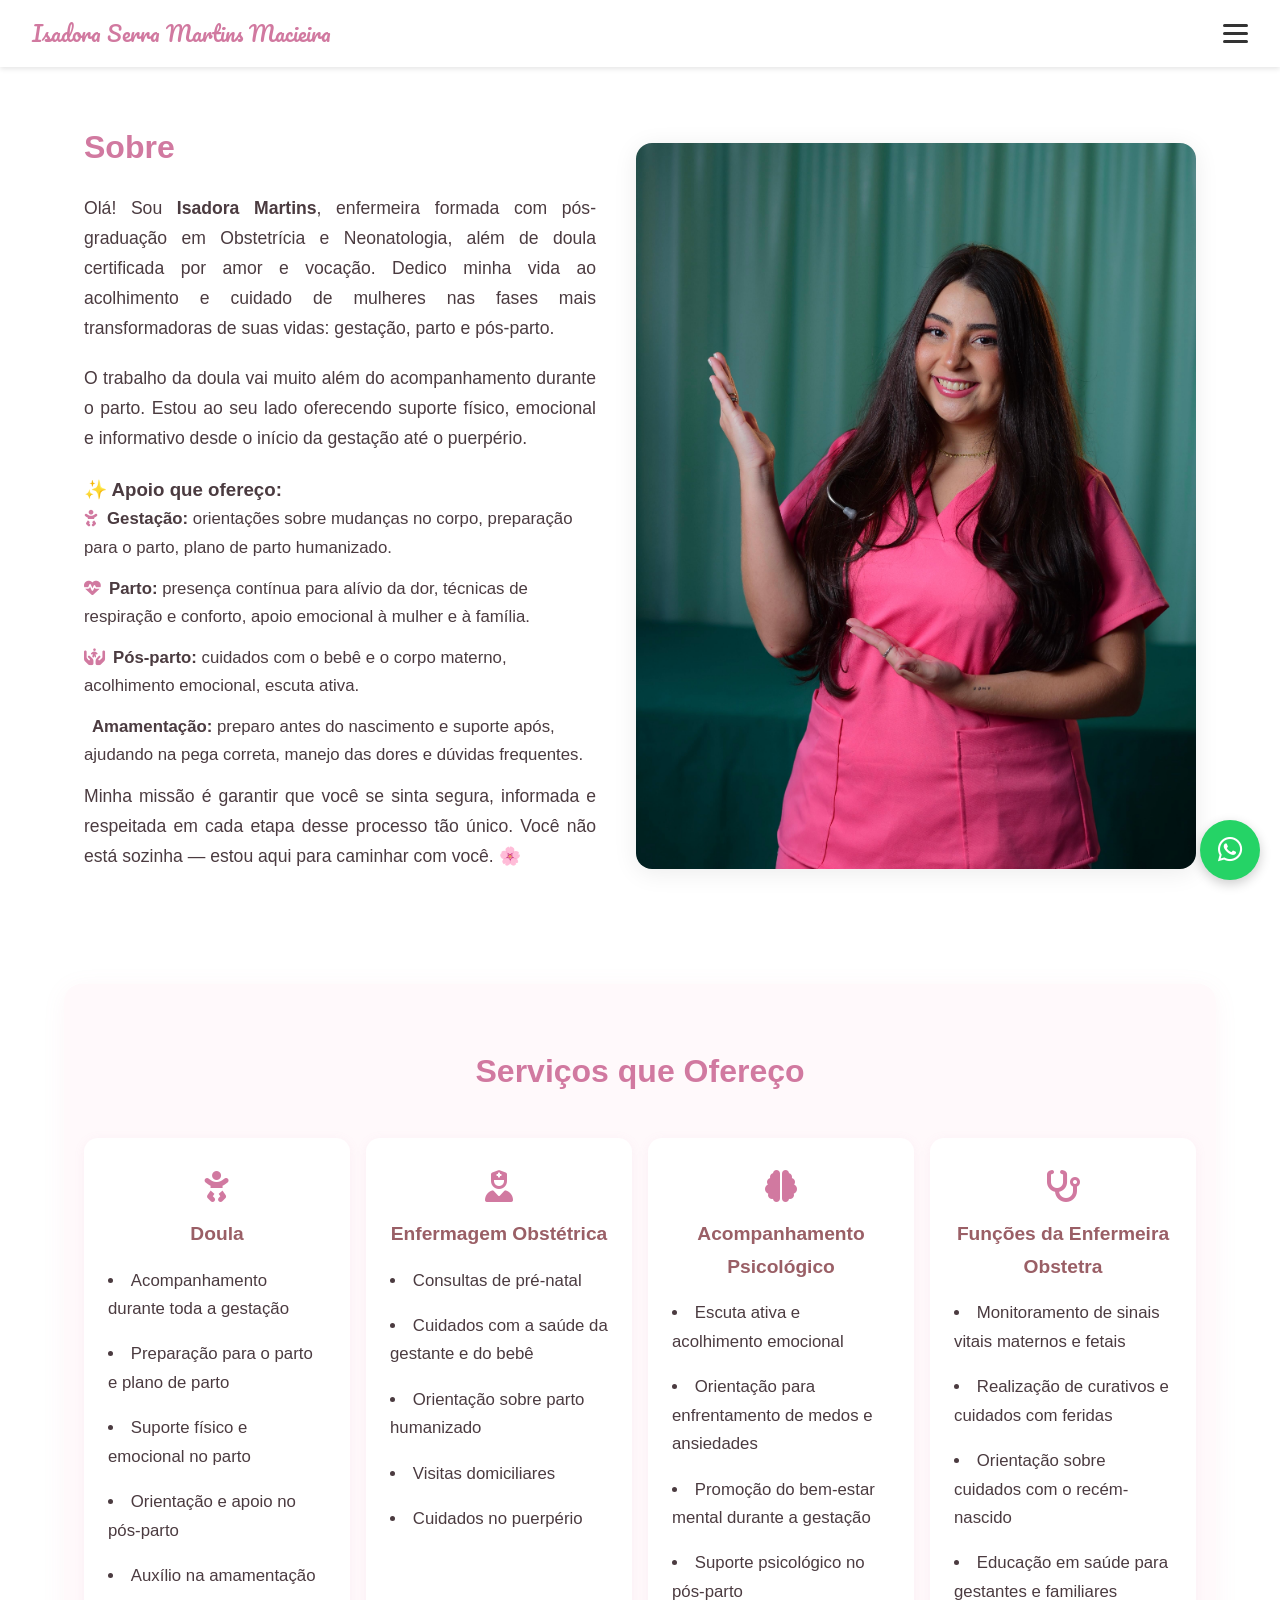
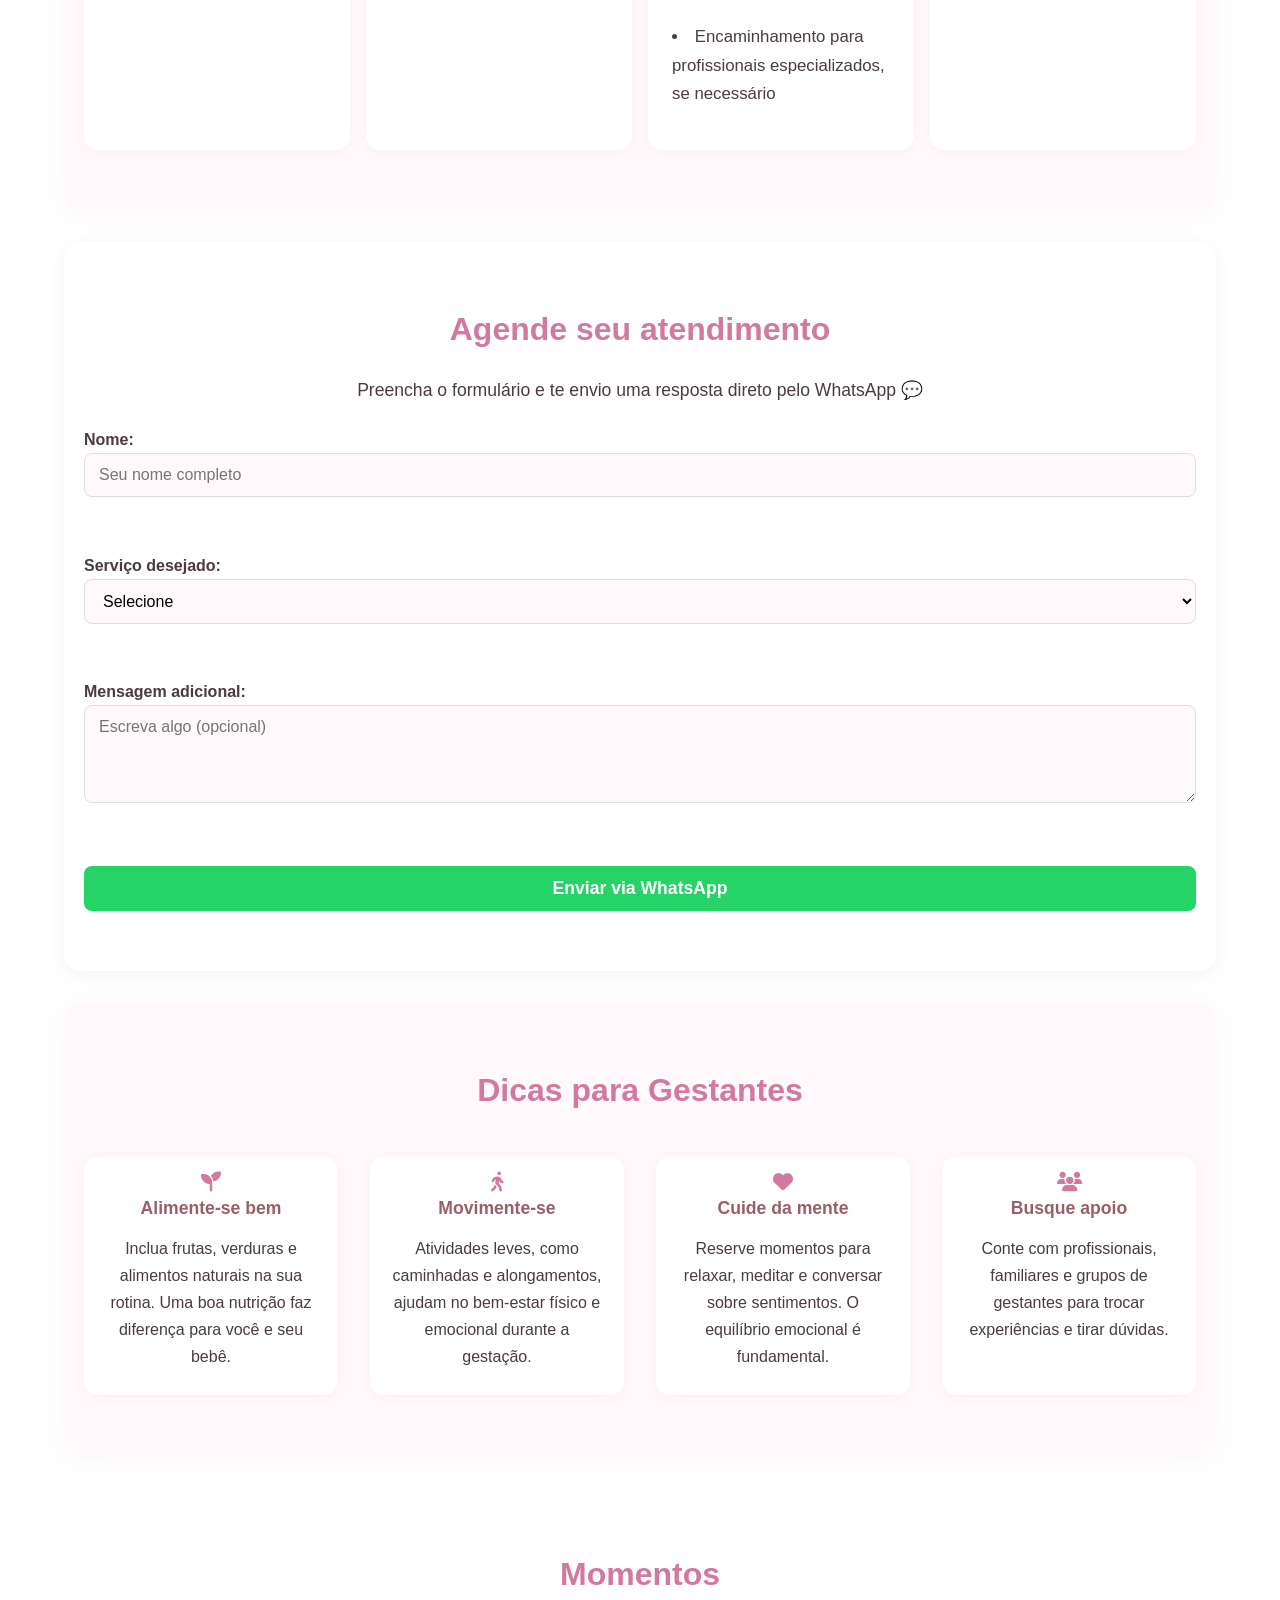
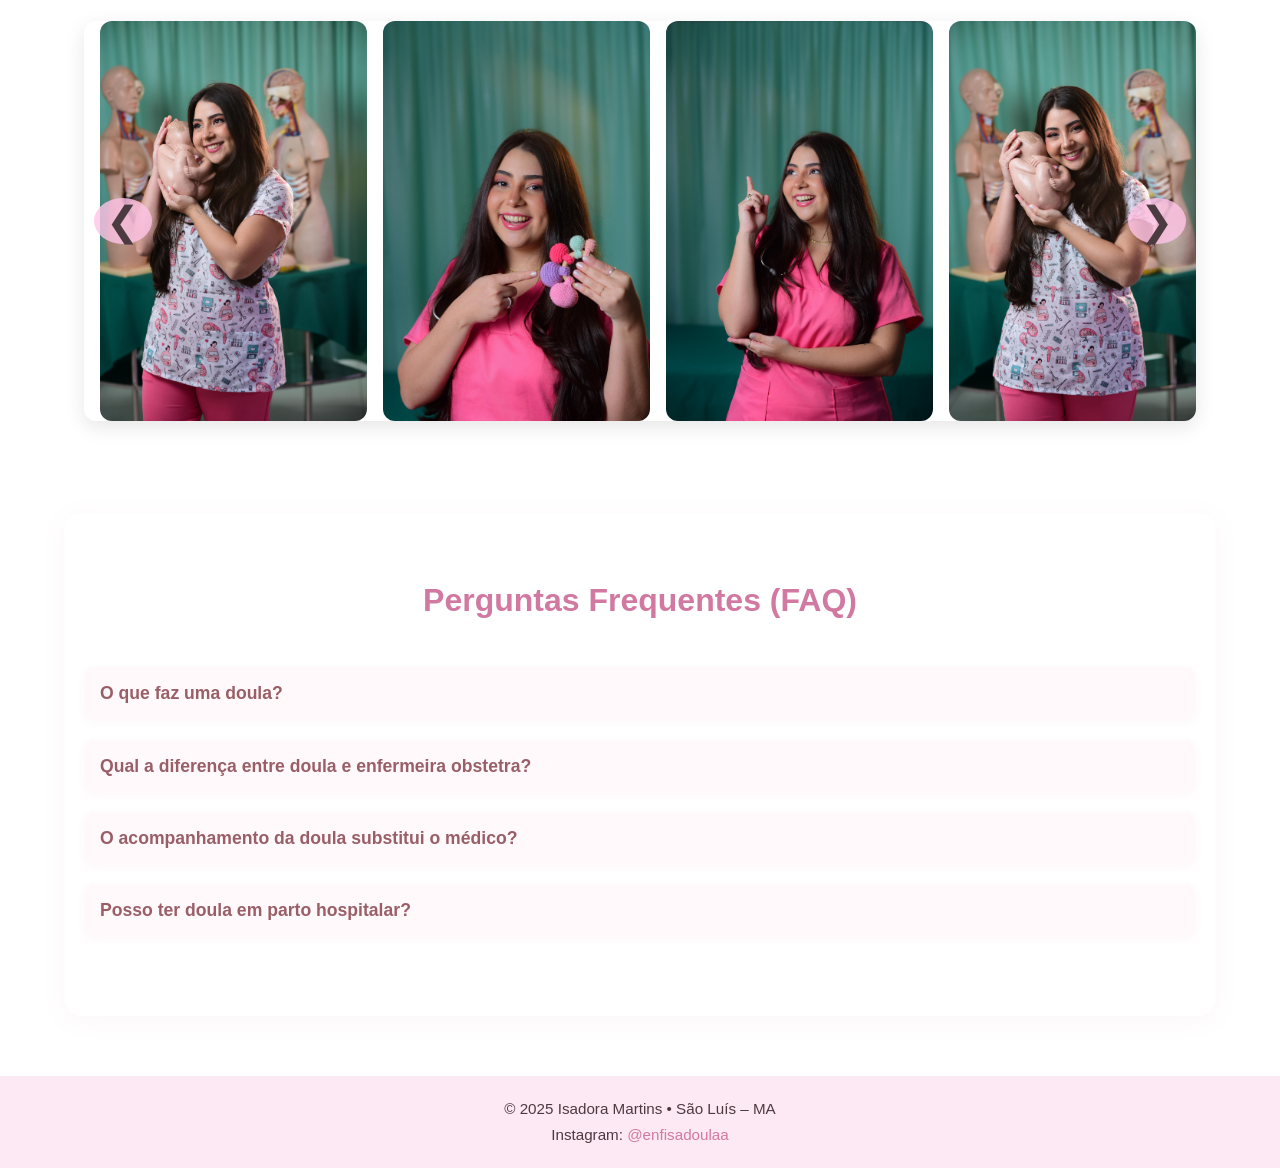
==== index.html @ 464d8aed "feat: avanco site totoca" ====
<!DOCTYPE html>
<html lang="pt-br">
  <head>
    <meta charset="UTF-8" />
    <meta name="viewport" content="width=device-width, initial-scale=1.0" />
    <title>Isadora Martins • Doula e Enfermeira</title>
    <link rel="stylesheet" href="style.css" />

    <!-- Font Awesome para ícones -->
    <link
      rel="stylesheet"
      href="https://cdnjs.cloudflare.com/ajax/libs/font-awesome/6.5.0/css/all.min.css"
      crossorigin="anonymous"
    />
    <!-- Google Fonts para logo manuscrita -->
    <link
      href="https://fonts.googleapis.com/css2?family=Pacifico&display=swap"
      rel="stylesheet"
    />
  </head>
  <body>
    <header class="navbar">
      <div class="logo">Isadora Serra Martins Macieira</div>
      <nav class="nav-links" id="nav-links">
        <a href="#sobre">Sobre</a>
        <a href="#carrossel">Momentos</a>
        <a href="#servicos">Serviços</a>
        <a href="#contato">Contato</a>
      </nav>
      <div class="hamburger" id="hamburger">
        <span></span>
        <span></span>
        <span></span>
      </div>
    </header>

    <section id="sobre" class="sobre-container">
      <div class="sobre-texto">
        <h2>Sobre</h2>
        <p>
          Olá! Sou <strong>Isadora Martins</strong>, enfermeira formada com
          pós-graduação em Obstetrícia e Neonatologia, além de doula certificada
          por amor e vocação. Dedico minha vida ao acolhimento e cuidado de
          mulheres nas fases mais transformadoras de suas vidas: gestação, parto
          e pós-parto.
        </p>

        <p>
          O trabalho da doula vai muito além do acompanhamento durante o parto.
          Estou ao seu lado oferecendo suporte físico, emocional e informativo
          desde o início da gestação até o puerpério.
        </p>

        <h3>✨ Apoio que ofereço:</h3>
        <ul>
          <li>
            <i class="fas fa-baby"></i><strong>Gestação:</strong> orientações
            sobre mudanças no corpo, preparação para o parto, plano de parto
            humanizado.
          </li>
          <li>
            <i class="fas fa-heartbeat"></i><strong>Parto:</strong> presença
            contínua para alívio da dor, técnicas de respiração e conforto,
            apoio emocional à mulher e à família.
          </li>
          <li>
            <i class="fas fa-hands-holding-child"></i
            ><strong>Pós-parto:</strong> cuidados com o bebê e o corpo materno,
            acolhimento emocional, escuta ativa.
          </li>
          <li>
            <i class="fas fa-breastfeeding"></i
            ><strong>Amamentação:</strong> preparo antes do nascimento e suporte
            após, ajudando na pega correta, manejo das dores e dúvidas
            frequentes.
          </li>
        </ul>

        <p>
          Minha missão é garantir que você se sinta segura, informada e
          respeitada em cada etapa desse processo tão único. Você não está
          sozinha — estou aqui para caminhar com você. 🌸
        </p>
      </div>
      <div class="sobre-imagem">
        <img src="/assets/Home 2.jpeg" alt="Isadora Martins" />
      </div>
    </section>

    <section id="servicos" class="servicos-container">
      <h2>Serviços que Ofereço</h2>
      <div class="servicos-lista">
        <div class="servico-card">
          <i class="fas fa-baby fa-2x"></i>
          <h3>Doula</h3>
          <ul>
            <li>Acompanhamento durante toda a gestação</li>
            <li>Preparação para o parto e plano de parto</li>
            <li>Suporte físico e emocional no parto</li>
            <li>Orientação e apoio no pós-parto</li>
            <li>Auxílio na amamentação</li>
          </ul>
        </div>
        <div class="servico-card">
          <i class="fas fa-user-nurse fa-2x"></i>
          <h3>Enfermagem Obstétrica</h3>
          <ul>
            <li>Consultas de pré-natal</li>
            <li>Cuidados com a saúde da gestante e do bebê</li>
            <li>Orientação sobre parto humanizado</li>
            <li>Visitas domiciliares</li>
            <li>Cuidados no puerpério</li>
          </ul>
        </div>
        <div class="servico-card">
          <i class="fas fa-brain fa-2x"></i>
          <h3>Acompanhamento Psicológico</h3>
          <ul>
            <li>Escuta ativa e acolhimento emocional</li>
            <li>Orientação para enfrentamento de medos e ansiedades</li>
            <li>Promoção do bem-estar mental durante a gestação</li>
            <li>Suporte psicológico no pós-parto</li>
            <li>
              Encaminhamento para profissionais especializados, se necessário
            </li>
          </ul>
        </div>
        <div class="servico-card">
          <i class="fas fa-stethoscope fa-2x"></i>
          <h3>Funções da Enfermeira Obstetra</h3>
          <ul>
            <li>Monitoramento de sinais vitais maternos e fetais</li>
            <li>Realização de curativos e cuidados com feridas</li>
            <li>Orientação sobre cuidados com o recém-nascido</li>
            <li>Educação em saúde para gestantes e familiares</li>
          </ul>
        </div>
      </div>
    </section>

    <!-- Botão de WhatsApp -->
    <a
      class="whatsapp-button"
      href="https://wa.me/5598988583345"
      target="_blank"
      aria-label="Fale comigo no WhatsApp"
    >
      <i class="fab fa-whatsapp"></i>
    </a>

    <section id="contato">
      <h2>Agende seu atendimento</h2>
      <p>
        Preencha o formulário e te envio uma resposta direto pelo WhatsApp 💬
      </p>

      <form id="whatsapp-form" onsubmit="enviarParaWhatsApp(event)">
        <label
          >Nome:<br />
          <input
            type="text"
            id="nome"
            required
            placeholder="Seu nome completo"
          /> </label
        ><br /><br />

        <label
          >Serviço desejado:<br />
          <select id="servico" required>
            <option value="">Selecione</option>
            <option value="Consulta gestacional">Consulta gestacional</option>
            <option value="Acompanhamento de parto">
              Acompanhamento de parto
            </option>
            <option value="Apoio pós-parto">Apoio pós-parto</option>
            <option value="Amamentação">Amamentação</option>
          </select> </label
        ><br /><br />

        <label
          >Mensagem adicional:<br />
          <textarea
            id="mensagem"
            rows="4"
            placeholder="Escreva algo (opcional)"
          ></textarea></label
        ><br /><br />

        <button type="submit">Enviar via WhatsApp</button>
      </form>
    </section>

    <section id="dicas" class="dicas-container">
      <h2>Dicas para Gestantes</h2>
      <div class="dicas-lista">
        <div class="dica-card">
          <i class="fas fa-seedling fa-lg"></i>
          <h3>Alimente-se bem</h3>
          <p>
            Inclua frutas, verduras e alimentos naturais na sua rotina. Uma boa
            nutrição faz diferença para você e seu bebê.
          </p>
        </div>
        <div class="dica-card">
          <i class="fas fa-walking fa-lg"></i>
          <h3>Movimente-se</h3>
          <p>
            Atividades leves, como caminhadas e alongamentos, ajudam no
            bem-estar físico e emocional durante a gestação.
          </p>
        </div>
        <div class="dica-card">
          <i class="fas fa-heart fa-lg"></i>
          <h3>Cuide da mente</h3>
          <p>
            Reserve momentos para relaxar, meditar e conversar sobre
            sentimentos. O equilíbrio emocional é fundamental.
          </p>
        </div>
        <div class="dica-card">
          <i class="fas fa-users fa-lg"></i>
          <h3>Busque apoio</h3>
          <p>
            Conte com profissionais, familiares e grupos de gestantes para
            trocar experiências e tirar dúvidas.
          </p>
        </div>
      </div>
    </section>

    <section id="carrossel">
      <h2>Momentos</h2>
      <div class="carousel-container">
        <button class="prev" aria-label="Imagem anterior">&#10094;</button>

        <div class="carousel-slide" id="carousel-slide">
          <!-- As imagens serão inseridas pelo JS -->
        </div>

        <button class="next" aria-label="Próxima imagem">&#10095;</button>
      </div>
    </section>

    <section id="faq" class="faq-container">
      <h2>Perguntas Frequentes (FAQ)</h2>
      <div class="faq-lista">
        <div class="faq-item">
          <button class="faq-pergunta">O que faz uma doula?</button>
          <div class="faq-resposta">
            A doula oferece suporte físico, emocional e informativo à gestante
            antes, durante e após o parto, sem realizar procedimentos médicos.
          </div>
        </div>
        <div class="faq-item">
          <button class="faq-pergunta">
            Qual a diferença entre doula e enfermeira obstetra?
          </button>
          <div class="faq-resposta">
            A doula foca no apoio emocional e informativo, enquanto a enfermeira
            obstetra realiza cuidados clínicos e procedimentos de saúde
            materno-infantil.
          </div>
        </div>
        <div class="faq-item">
          <button class="faq-pergunta">
            O acompanhamento da doula substitui o médico?
          </button>
          <div class="faq-resposta">
            Não. A doula complementa o cuidado médico, mas não substitui o
            acompanhamento do obstetra ou outros profissionais de saúde.
          </div>
        </div>
        <div class="faq-item">
          <button class="faq-pergunta">
            Posso ter doula em parto hospitalar?
          </button>
          <div class="faq-resposta">
            Sim! A presença da doula é permitida em hospitais e pode tornar a
            experiência mais acolhedora e segura.
          </div>
        </div>
      </div>
    </section>

    <footer>
      <p>© 2025 Isadora Martins • São Luís – MA</p>
      <p>
        Instagram:
        <a href="https://www.instagram.com/enfisadoulaa/" target="_blank"
          >@enfisadoulaa</a
        >
      </p>
    </footer>

    <!-- Scripts devem ser carregados antes do fechamento do body -->
    <script src="js/carrossel.js"></script>
    <script src="js/whatsapp.js"></script>
    <script src="js/navbar.js"></script>
    <script src="js/faq.js"></script>
  </body>
</html>
---- style.css ----
/* Dicas */
.dicas-container {
  background: #fff9fb;
  padding: 60px 20px;
  max-width: 90vw;
  margin: 2rem auto;
  border-radius: 18px;
  box-shadow: 0 4px 24px rgba(209, 121, 160, 0.07);
}
.dicas-container h2 {
  color: #d179a0;
  text-align: center;
  font-size: 2em;
  margin-bottom: 2.5rem;
}
.dicas-lista {
  display: flex;
  gap: 2rem;
  justify-content: center;
  flex-wrap: wrap;
}
.dica-card {
  background: #fff;
  border-radius: 14px;
  box-shadow: 0 2px 12px rgba(209, 121, 160, 0.08);
  padding: 1.5rem 1.2rem;
  max-width: 260px;
  min-width: 200px;
  flex: 1 1 200px;
  display: flex;
  flex-direction: column;
  align-items: center;
  text-align: center;
}
.dica-card i {
  color: #d179a0;
  margin-bottom: 0.7rem;
}
.dica-card h3 {
  color: #9a5f66;
  font-size: 1.1em;
  margin-bottom: 0.7rem;
}
.dica-card p {
  color: #4b3b40;
  font-size: 1em;
}

@media (max-width: 900px) {
  .dicas-lista {
    flex-direction: column;
    gap: 1.5rem;
    align-items: center;
  }
  .dica-card {
    max-width: 98vw;
    min-width: 0;
  }
}

@media (max-width: 600px) {
  .servicos-container,
  .dicas-container,
  .faq-container,
  #contato,
  section {
    padding: 32px 6vw;
    max-width: 100vw;
    border-radius: 10px;
  }
  .servicos-lista {
    flex-direction: column;
    gap: 1.2rem;
    align-items: center;
  }
  .servico-card {
    max-width: 98vw;
    min-width: 0;
    padding: 1.2rem 0.7rem 1rem 0.7rem;
  }
  .dicas-lista {
    gap: 1rem;
  }
  .dica-card {
    padding: 1rem 0.7rem;
  }
  .faq-lista {
    padding: 0 0.5rem;
  }
  header {
    padding: 32px 6vw;
  }
  header h1 {
    font-size: 2em;
  }
  .logo {
    font-size: 1.1em;
  }
  .sobre-container {
    flex-direction: column;
    align-items: center;
    gap: 1.2rem;
  }
  .sobre-imagem {
    justify-content: center;
    margin-top: 1rem;
    flex: 0 0 auto;
    width: 100%;
  }
  .sobre-imagem img {
    max-width: 98vw;
  }
  #carrossel {
    width: 98vw;
    padding: 0;
  }
  .carousel-container {
    max-width: 98vw;
  }
}

@media (max-width: 430px) {
  html {
    font-size: 15px;
  }
  .logo {
    font-size: 1em;
  }
  header h1 {
    font-size: 1.3em;
  }
  .servico-card h3,
  .dica-card h3 {
    font-size: 1em;
  }
  .faq-pergunta {
    font-size: 1em;
    padding: 0.7rem;
  }
  .faq-resposta {
    padding: 0.7rem;
  }
}

/* FAQ */
.faq-container {
  background: #fff;
  padding: 60px 20px;
  max-width: 90vw;
  margin: 2rem auto 2rem auto;
  border-radius: 18px;
  box-shadow: 0 4px 24px rgba(209, 121, 160, 0.07);
}
.faq-container h2 {
  color: #d179a0;
  text-align: center;
  font-size: 2em;
  margin-bottom: 2.5rem;
}
.faq-lista {
  margin: 0 auto;
}
.faq-item {
  margin-bottom: 1.2rem;
  border-radius: 10px;
  background: #fff9fb;
  box-shadow: 0 2px 8px rgba(209, 121, 160, 0.06);
  overflow: hidden;
}
.faq-pergunta {
  width: 100%;
  background: none;
  border: none;
  color: #9a5f66;
  font-size: 1.1em;
  font-weight: bold;
  text-align: left;
  padding: 1rem;
  cursor: pointer;
  outline: none;
  transition: background 0.2s;
}
.faq-pergunta:hover {
  background: #ffe0f1;
}
.faq-resposta {
  display: none;
  padding: 1rem;
  color: #4b3b40;
  font-size: 1em;
}
.faq-item.open .faq-resposta {
  display: block;
}
/* Scrollbar personalizada */
::-webkit-scrollbar {
  width: 12px;
  background: #fff9fb;
}
::-webkit-scrollbar-thumb {
  background: #ffc5e8;
  border-radius: 8px;
  border: 2px solid #fff9fb;
}
::-webkit-scrollbar-thumb:hover {
  background: #d179a0;
}
html {
  scrollbar-color: #ffc5e8 #fff9fb;
  scrollbar-width: thin;
}
/* Serviços */
.servicos-container {
  background: #fff9fb;
  padding: 60px 20px;
  max-width: 90vw;
  margin: 2rem auto 2rem auto;
  border-radius: 18px;
  box-shadow: 0 4px 24px rgba(209, 121, 160, 0.07);
}

.servicos-container h2 {
  color: #d179a0;
  text-align: center;
  font-size: 2em;
  margin-bottom: 2.5rem;
}

.servicos-lista {
  display: flex;
  gap: 1rem;
  justify-content: center;
  flex-wrap: nowrap;
}

.servico-card {
  background: #fff;
  border-radius: 14px;
  box-shadow: 0 2px 12px rgba(209, 121, 160, 0.08);
  padding: 2rem 1.5rem 1.5rem 1.5rem;
  max-width: 400px;
  min-width: 260px;
  flex: 1 1 260px;
  display: flex;
  flex-direction: column;
  align-items: center;
  transition: box-shadow 0.2s;
}

.servico-card:hover {
  box-shadow: 0 6px 24px rgba(209, 121, 160, 0.16);
}

.servico-card i {
  color: #d179a0;
  margin-bottom: 1rem;
}

.servico-card h3 {
  color: #9a5f66;
  font-size: 1.2em;
  margin-bottom: 1rem;
  text-align: center;
  font-family: "Segoe UI", sans-serif;
}

.servico-card ul {
  list-style: disc inside;
  color: #4b3b40;
  font-size: 1em;
  padding-left: 0;
  margin: 0;
}

.servico-card ul li {
  margin-bottom: 1em;
  text-align: left;
}

@media (max-width: 900px) {
  .servicos-lista {
    flex-direction: column;
    gap: 2rem;
    align-items: center;
  }
  .servico-card {
    max-width: 95vw;
    min-width: 0;
  }
}
/* Reset básico */
* {
  margin: 0;
  padding: 0;
  box-sizing: border-box;
}

body {
  font-family: "Segoe UI", sans-serif;
  background-color: white;
  color: #4b3b40;
  line-height: 1.7;
  padding-top: 1rem;
}

.logo {
  font-family: "Pacifico", cursive;
  font-size: 1.3em;
  color: #d179a0; /* tom intermediário entre rosa e vinho */
}

/* Navbar fixa */

body {
  padding-top: 60px;
}

ul {
  list-style: none;
  padding-left: 0;
}

ul li {
  margin-bottom: 12px;
  font-size: 1.05em;
}

ul li i {
  margin-right: 8px;
  color: #d179a0;
}

/* Botão WhatsApp */
.whatsapp-button {
  position: fixed;
  bottom: 20px;
  right: 20px;
  background-color: #25d366;
  color: white;
  border-radius: 50%;
  width: 60px;
  height: 60px;
  font-size: 28px;
  display: flex;
  align-items: center;
  justify-content: center;
  text-decoration: none;
  box-shadow: 0 4px 12px rgba(0, 0, 0, 0.2);
  z-index: 1000;
}

/* Responsivo */
@media (max-width: 600px) {
  nav {
    flex-wrap: wrap;
    gap: 10px;
    padding: 10px;
    font-size: 0.9em;
  }

  .gallery {
    grid-template-columns: 1fr;
  }
}

/* Cabeçalho */
header {
  background-color: #ffc5e8;
  color: #4b3b40;
  padding: 60px 20px;
  text-align: center;
}

header h1 {
  font-size: 2.8em;
  font-weight: bold;
}

header p {
  font-size: 1.2em;
  margin-top: 10px;
}

/* Seções */
section {
  padding: 60px 20px;
  max-width: 90vw;
  margin: 0 auto;
}

section h2 {
  font-size: 2em;
  margin-bottom: 20px;
  color: #d179a0; /* tom intermediário entre rosa e vinho */
}

/* Sobre */
#sobre p {
  font-size: 1.1em;
  margin-bottom: 20px;
  text-align: justify;
}

/* Galeria */
.gallery {
  display: grid;
  grid-template-columns: repeat(auto-fit, minmax(250px, 1fr));
  gap: 20px;
}

.gallery img,
.gallery video {
  width: 100%;
  height: auto;
  border-radius: 12px;
  box-shadow: 0 4px 10px rgba(0, 0, 0, 0.08);
}

/* Seção do formulário */
#contato {
  background-color: #fff;
  padding: 60px 20px;
  max-width: 90vw;
  margin: 0 auto;
  border-radius: 16px;
  box-shadow: 0 4px 20px rgba(0, 0, 0, 0.05);
}

#contato h2 {
  text-align: center;
  color: #d179a0;
  font-size: 2em;
  margin-bottom: 20px;
}

#contato p {
  text-align: center;
  margin-bottom: 30px;
  font-size: 1.1em;
}

#whatsapp-form {
  display: flex;
  flex-direction: column;
}

#whatsapp-form label {
  font-weight: 600;
  color: #4b3b40;
  font-size: 1em;
}

#whatsapp-form input,
#whatsapp-form select,
#whatsapp-form textarea {
  padding: 12px 14px;
  border: 1px solid #ddd;
  border-radius: 8px;
  font-size: 1em;
  font-family: inherit;
  background-color: #fff9fb;
  transition: border-color 0.3s ease;
  width: 100%;
}

#whatsapp-form input:focus,
#whatsapp-form select:focus,
#whatsapp-form textarea:focus {
  outline: none;
  border-color: #ffc5e8;
  box-shadow: 0 0 0 2px #ffe0f1;
}

#whatsapp-form button {
  background-color: #25d366;
  color: white;
  font-size: 1.1em;
  font-weight: bold;
  padding: 12px;
  border: none;
  border-radius: 8px;
  cursor: pointer;
  transition: background-color 0.3s ease;
  display: flex;
  align-items: center;
  justify-content: center;
}

#whatsapp-form button:hover {
  background-color: #1ebd5a;
}

#whatsapp-form button i {
  margin-right: 8px;
}

/* Contato */
#contato p {
  text-align: center;
  margin-bottom: 20px;
  font-size: 1.1em;
}

#contato iframe {
  width: 100%;
  height: 650px;
  border: none;
  border-radius: 12px;
  box-shadow: 0 4px 12px rgba(0, 0, 0, 0.1);
}

/* Rodapé */
footer {
  background-color: #fce9f4; /* tom leve da cor principal */
  color: #4b3b40;
  text-align: center;
  padding: 20px;
  font-size: 0.95em;
  margin-top: 60px;
}

footer a {
  color: #d179a0;
  text-decoration: none;
}

footer a:hover {
  text-decoration: underline;
}

#carrossel {
  width: 90vw;
  margin: 2rem auto;
  text-align: center;
}

.carousel-container {
  position: relative;
  overflow: hidden;
  width: 100%;
  max-width: 90vw;
  margin: 0 auto;
  border-radius: 12px;
  box-shadow: 0 6px 20px rgba(0, 0, 0, 0.1);
}

.carousel-slide {
  display: flex;
  transition: transform 0.5s ease-in-out;
  width: 100%;
}

.carousel-slide img {
  max-height: 400px;
  width: auto;
  flex-shrink: 0;
  border-radius: 12px;
  user-select: none;
  margin-right: 1rem;
}

/* Remove margem direita da última imagem para não criar espaço extra */
.carousel-slide img:last-child {
  margin-right: 0;
}

/* Botões */
.carousel-container button {
  position: absolute;
  top: 50%;
  transform: translateY(-50%);
  background-color: rgba(255, 197, 232, 0.8);
  border: none;
  font-size: 2.5rem;
  color: #4b3b40;
  padding: 0 12px;
  cursor: pointer;
  border-radius: 50%;
  user-select: none;
  transition: background-color 0.3s ease;
  z-index: 10;
}

.carousel-container button:hover {
  background-color: #ffc5e8;
}

.carousel-container .prev {
  left: 10px;
}

.carousel-container .next {
  right: 10px;
}

/* Navbar fixa */
.navbar {
  position: fixed;
  top: 0;
  width: 100%;
  background-color: #fff;
  padding: 1rem 2rem;
  display: flex;
  justify-content: space-between;
  align-items: center;
  z-index: 1000;
  box-shadow: 0 2px 5px rgba(0, 0, 0, 0.1);
}

/* Links da navbar */

/* Sempre esconda os nav-links por padrão, mostre só quando .active */
.nav-links {
  display: none;
  flex-direction: column;
  position: absolute;
  top: 60px;
  right: 0;
  background-color: #fff;
  width: 200px;
  padding: 1rem;
  box-shadow: 0 2px 8px rgba(0, 0, 0, 0.08);
  z-index: 1001;
  gap: 1.5rem;
}

.nav-links.active {
  display: flex;
}

/* Hamburger sempre visível */
.hamburger {
  display: flex;
  flex-direction: column;
  gap: 5px;
  cursor: pointer;
}

.nav-links a {
  text-decoration: none;
  color: #333;
  font-weight: 600;
}

.hamburger span {
  width: 25px;
  height: 3px;
  background: #333;
  border-radius: 2px;
  transition: 0.3s ease;
}

/* Responsivo */

/* Remove restrição de media query para o menu hamburguer/nav-links */

/* ...código existente acima... */

.sobre-container {
  display: flex;
  flex-direction: row;
  align-items: center;
  gap: 2.5rem;
  justify-content: space-between;
  margin-bottom: 2rem;
  flex-wrap: nowrap;
}

.sobre-texto {
  flex: 1 1 0;
  min-width: 280px;
}

.sobre-imagem {
  flex: 0 0 560px;
  display: flex;
  justify-content: flex-end;
  align-items: flex-start;
}

.sobre-imagem img {
  max-width: 560px;
  width: 100%;
  height: auto;
  border-radius: 16px;
  box-shadow: 0 4px 24px rgba(0, 0, 0, 0.08);
  object-fit: cover;
}

/* Responsivo apenas para telas menores */
@media (max-width: 900px) {
  .sobre-container {
    flex-direction: column;
    align-items: center;
    gap: 1.5rem;
  }
  .sobre-imagem {
    justify-content: center;
    margin-top: 1.5rem;
    flex: 0 0 auto;
    width: 100%;
  }
  .sobre-imagem img {
    max-width: 90vw;
  }
}
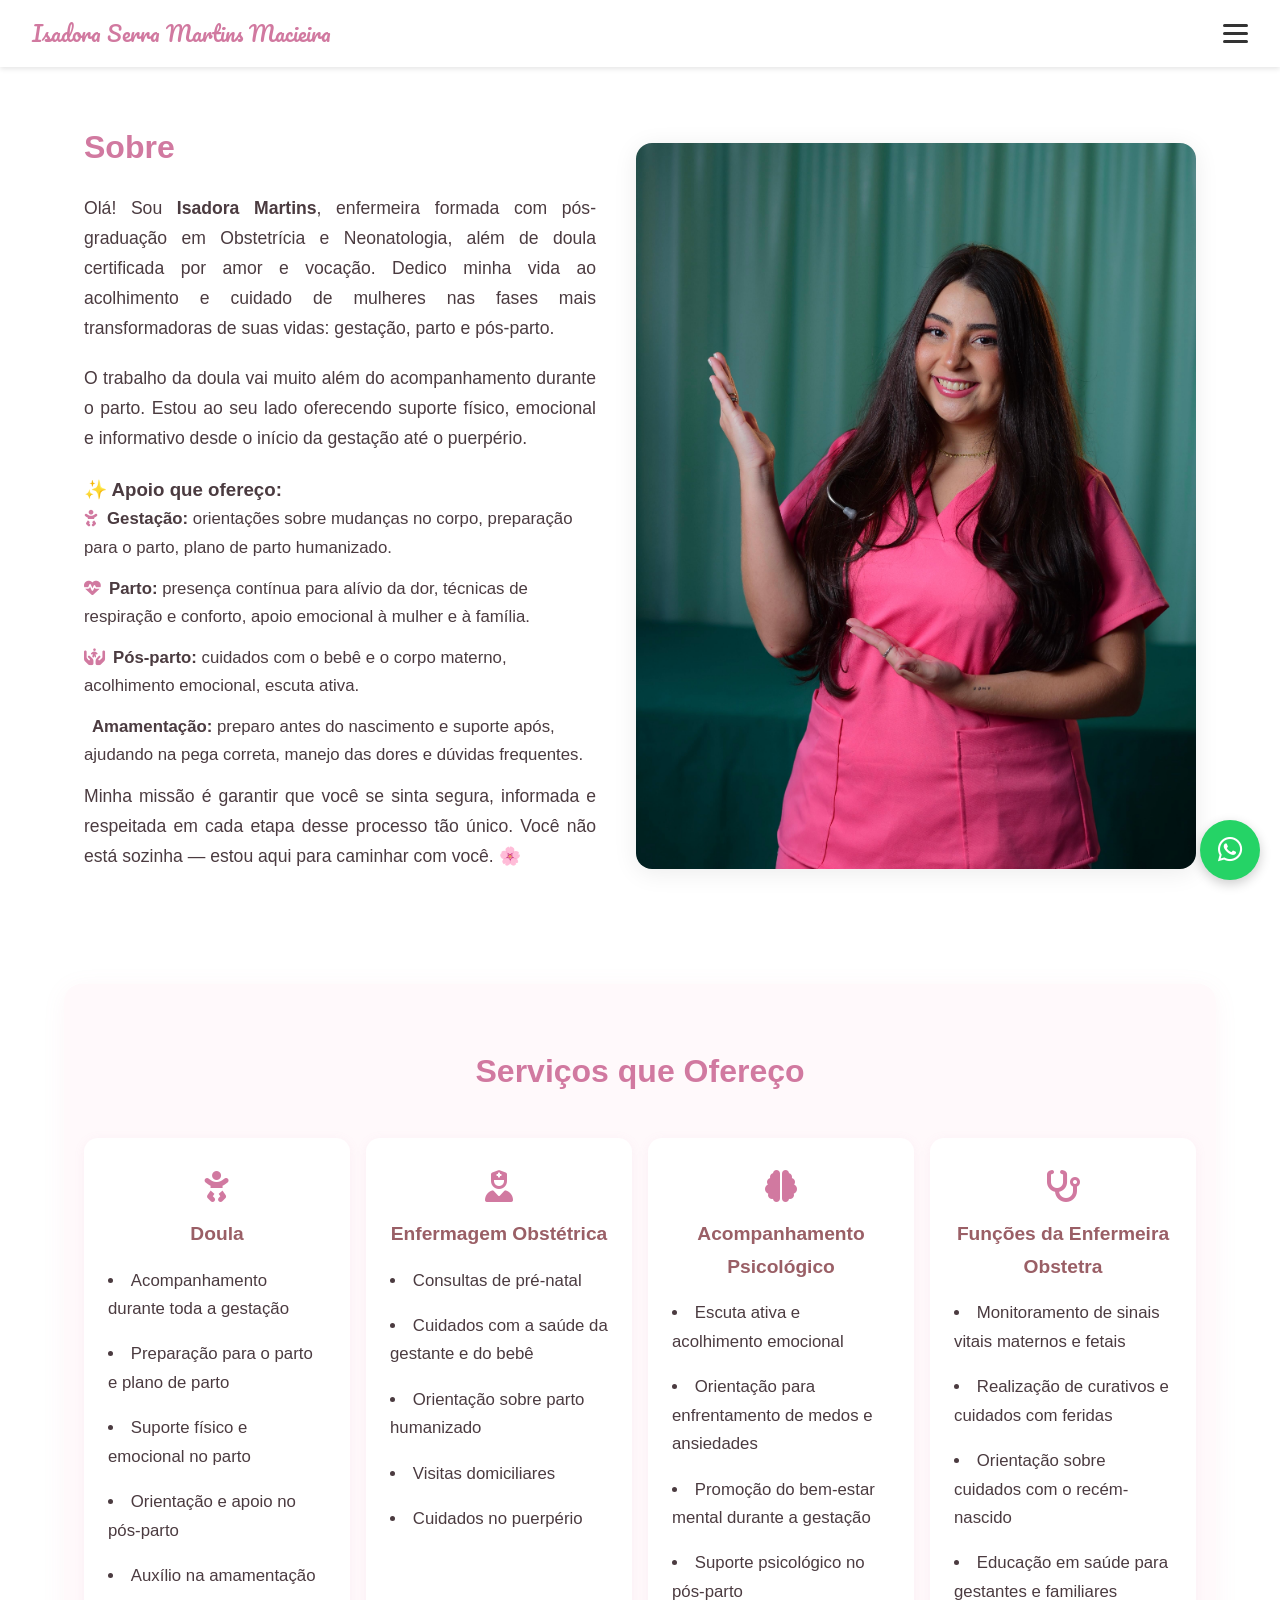
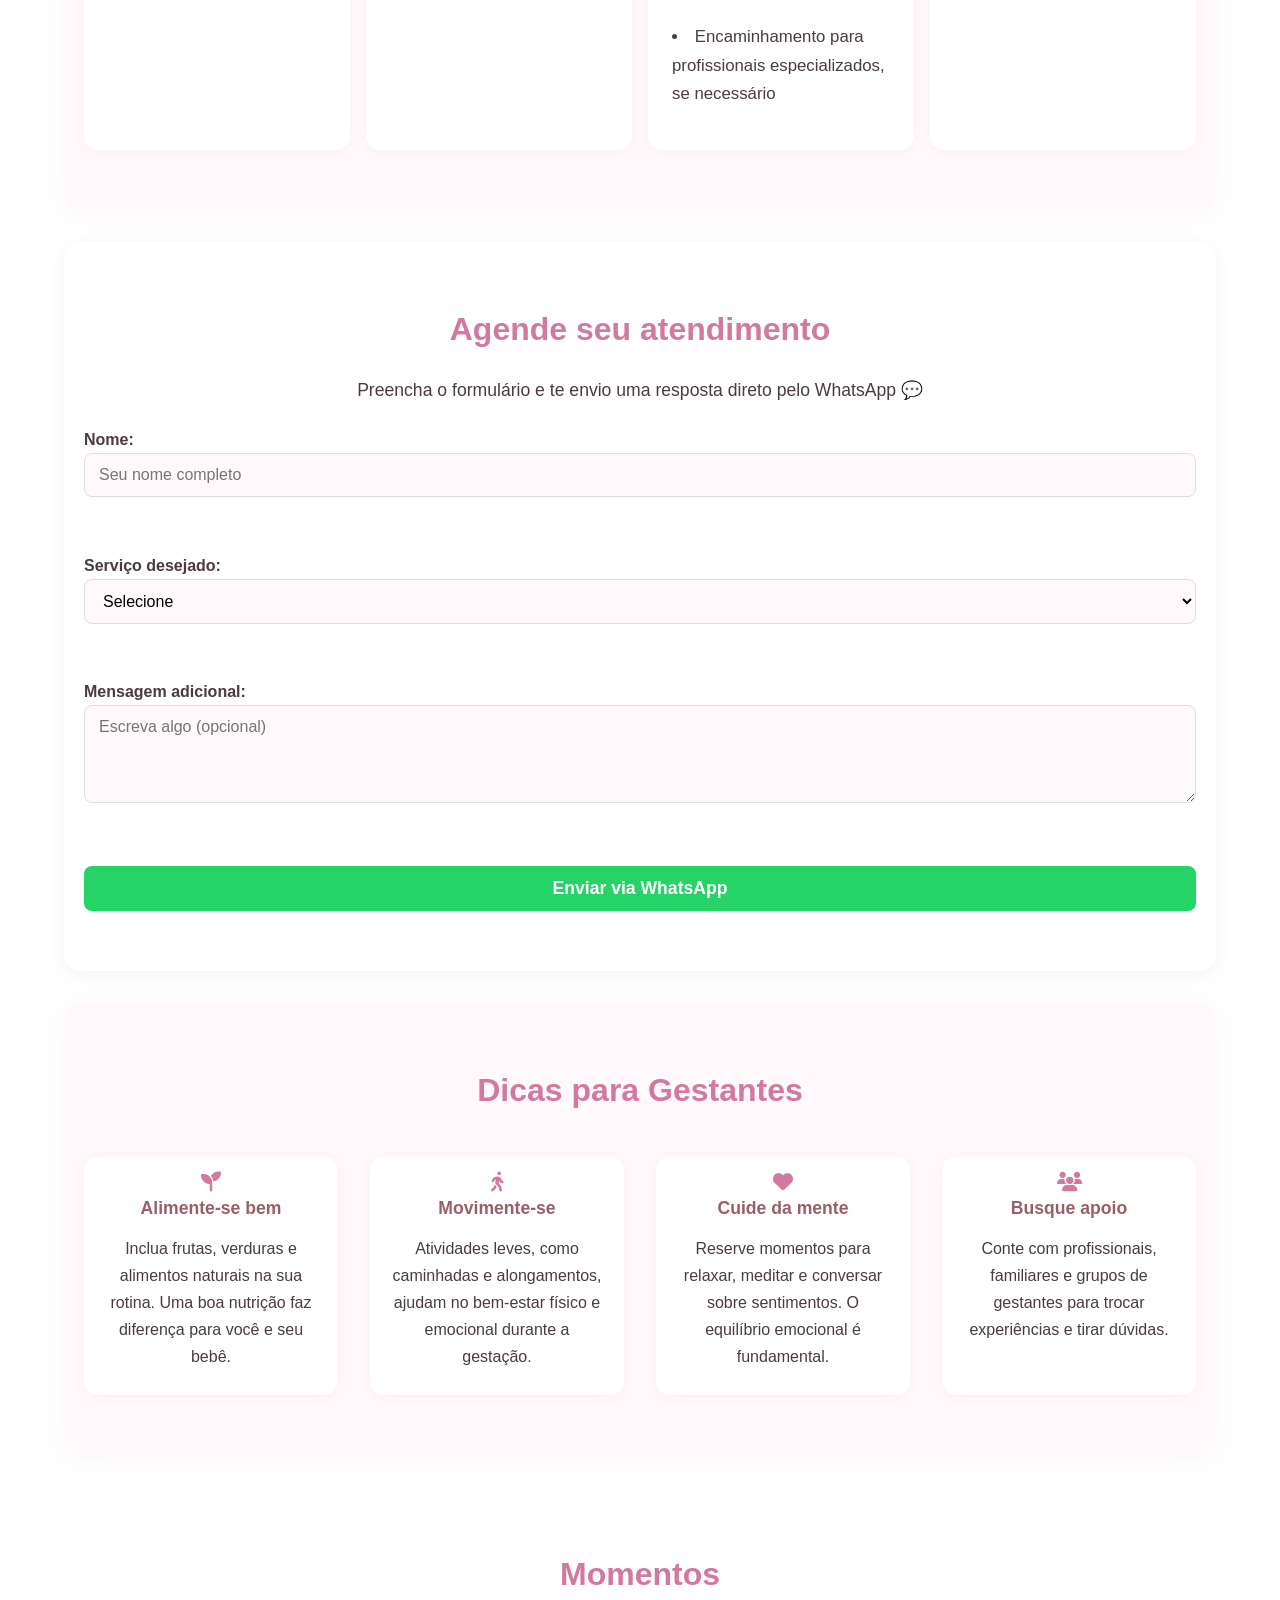
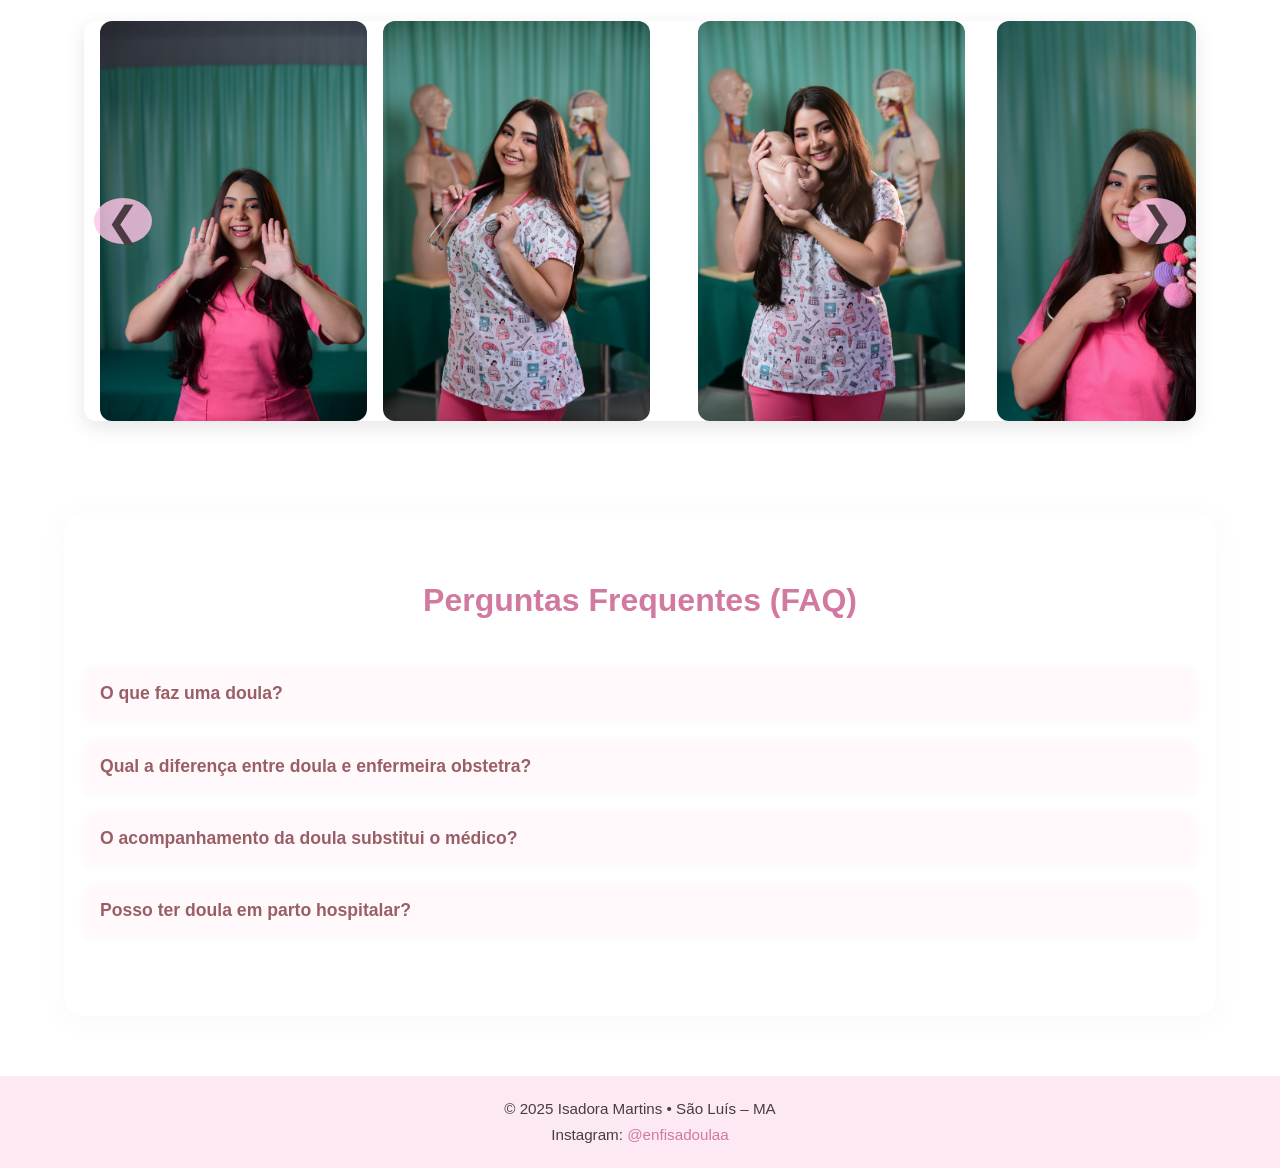
==== commit a7a8b2b8: "feat: melhora de loading das images" ====
--- a/index.html
+++ b/index.html
@@ -83,7 +83,7 @@
         </p>
       </div>
       <div class="sobre-imagem">
-        <img src="/assets/Home 2.jpeg" alt="Isadora Martins" />
+        <img src="/assets/Home 2.jpeg" alt="Isadora Martins" loading="lazy" />
       </div>
     </section>
 
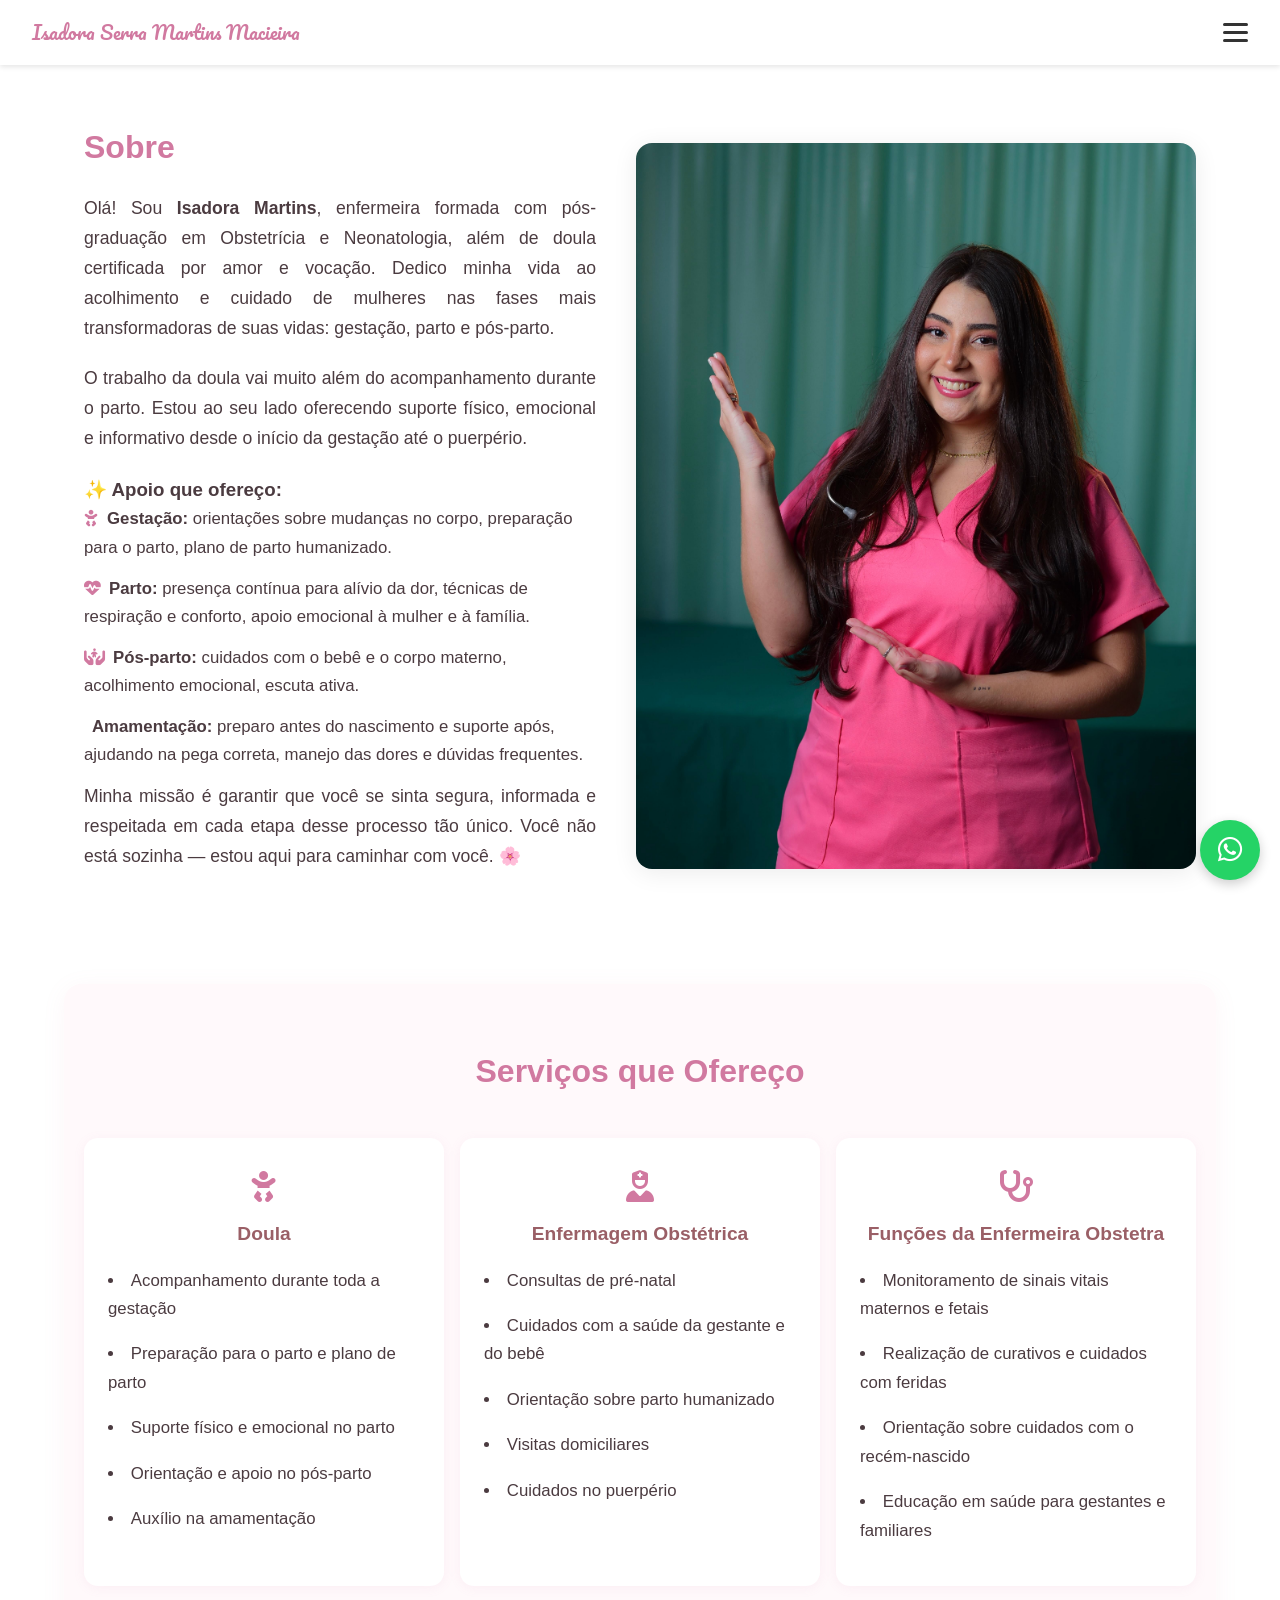
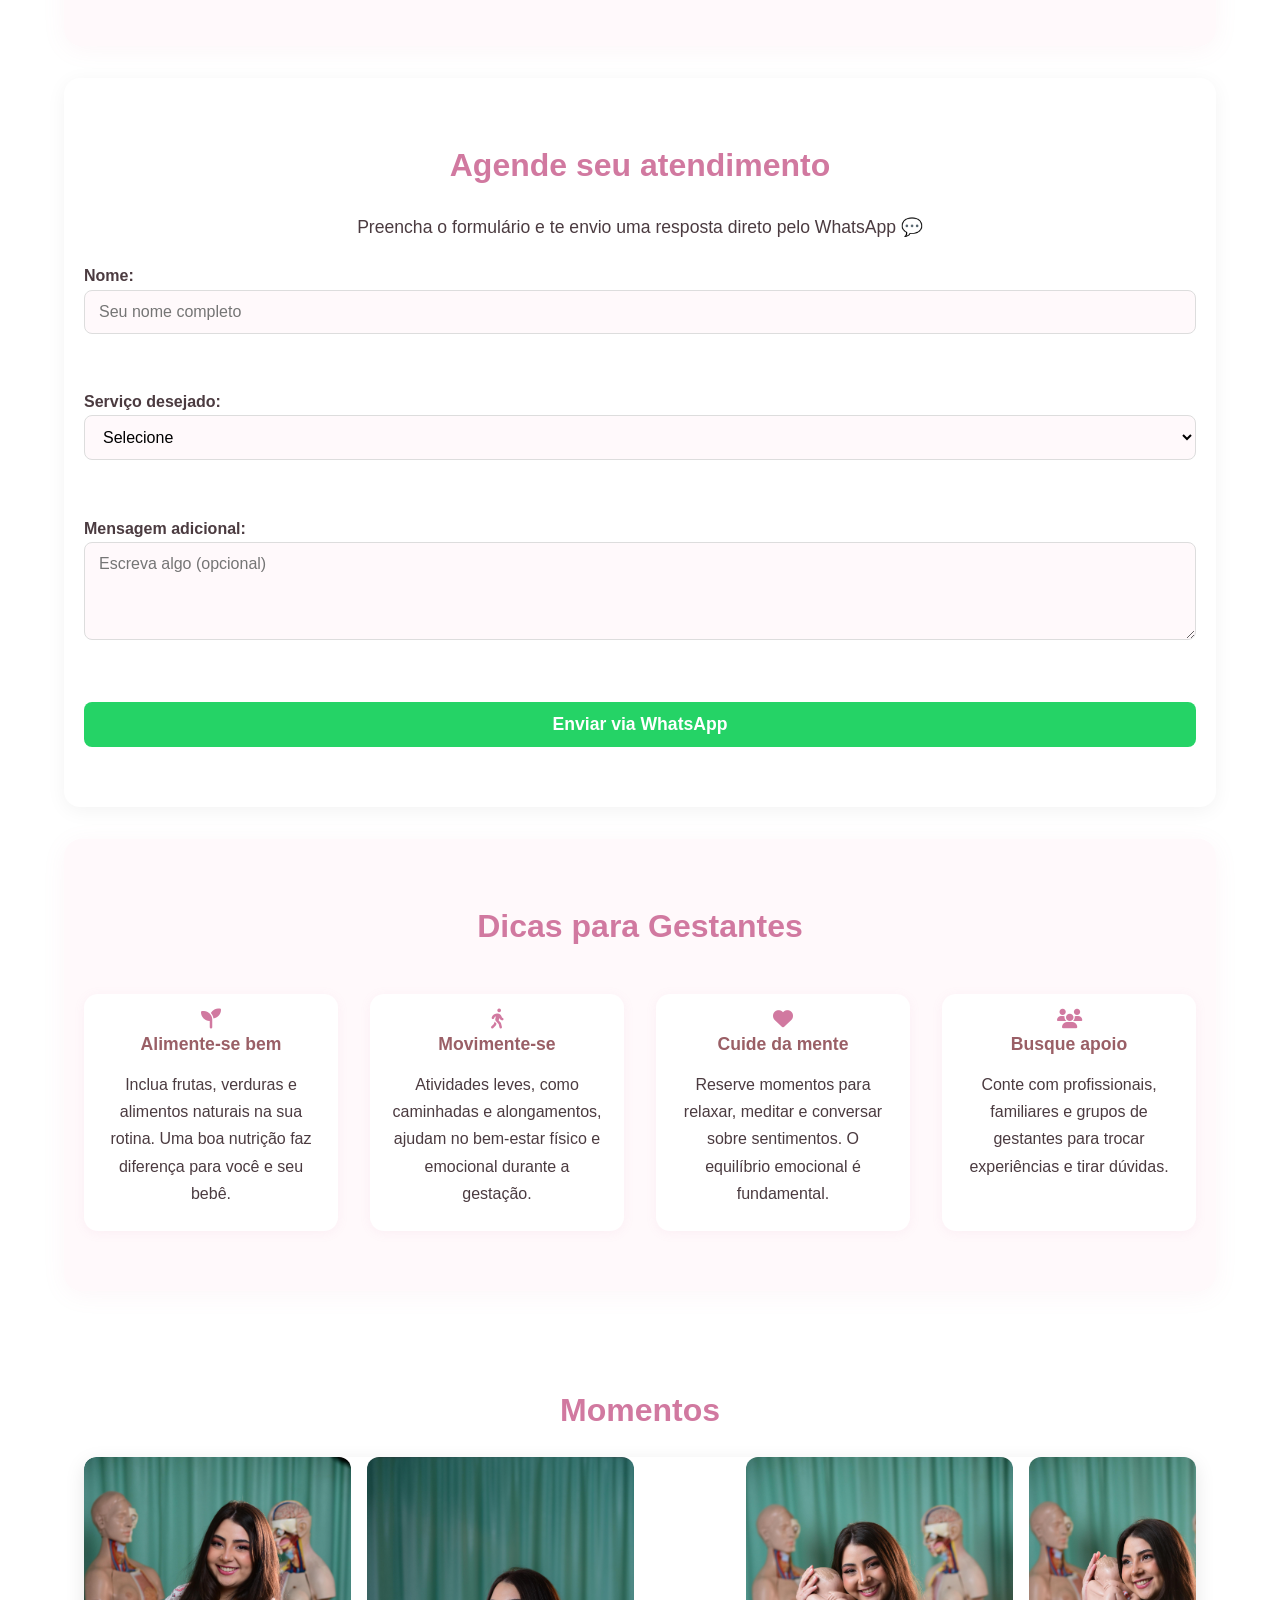
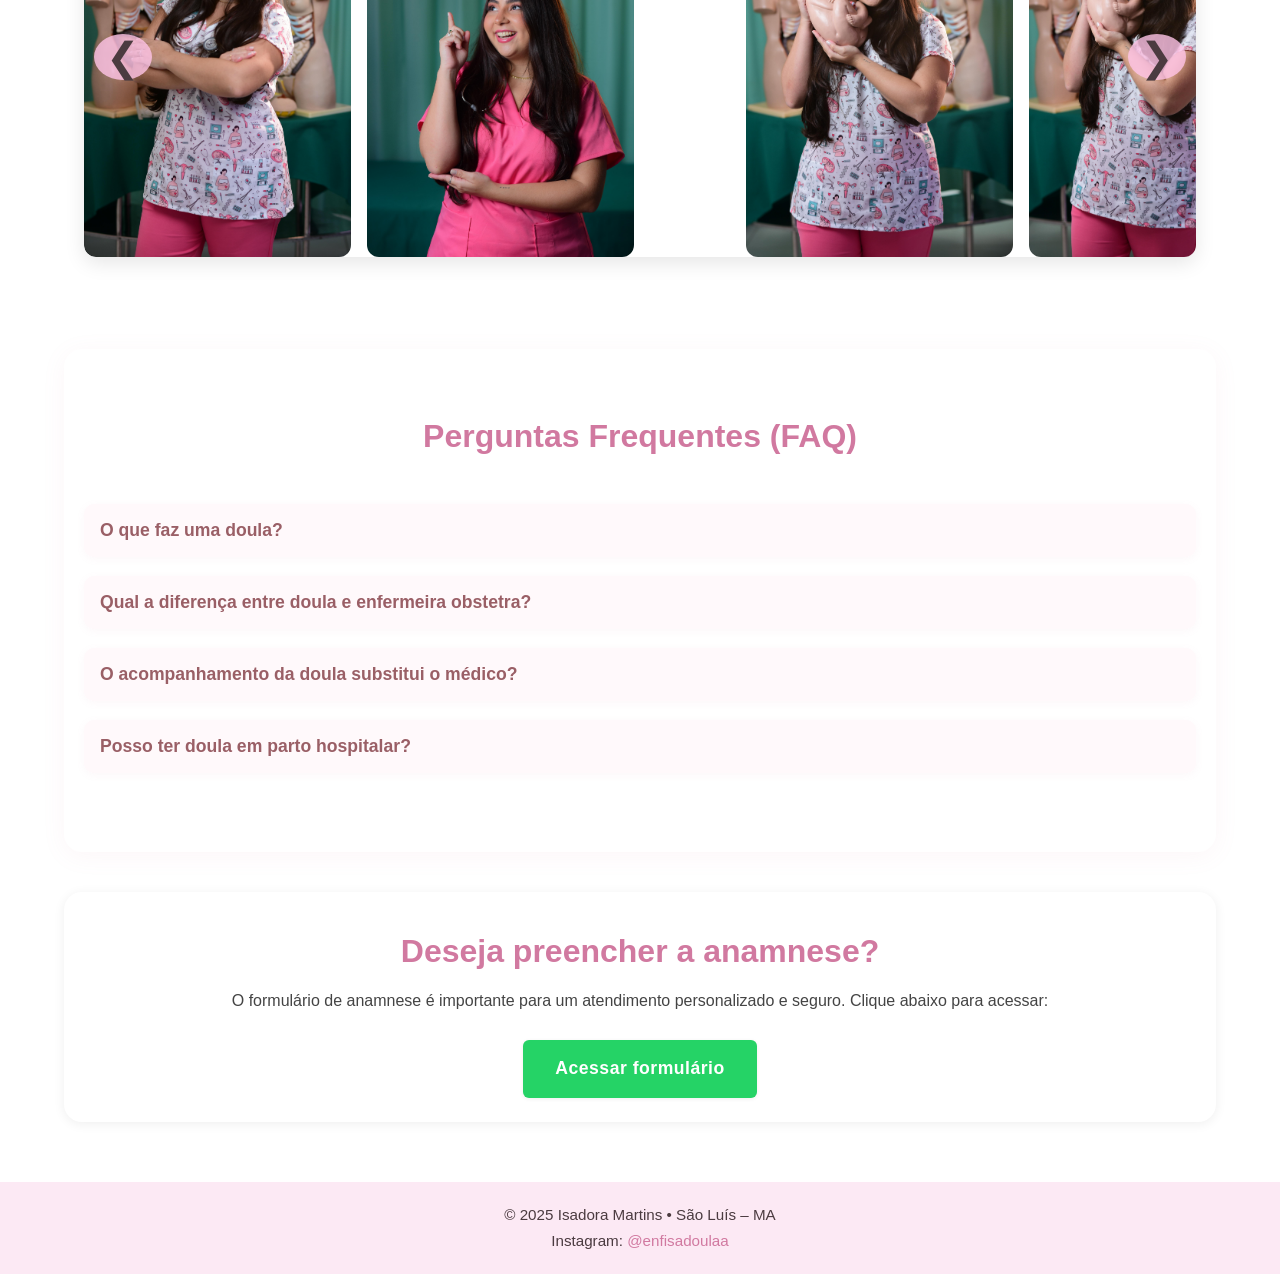
==== commit 587ae9bb: "ok" ====
--- a/index.html
+++ b/index.html
@@ -26,6 +26,7 @@
         <a href="#carrossel">Momentos</a>
         <a href="#servicos">Serviços</a>
         <a href="#contato">Contato</a>
+        <a href="anamnese.html">Anamnese</a>
       </nav>
       <div class="hamburger" id="hamburger">
         <span></span>
@@ -112,19 +113,7 @@
             <li>Cuidados no puerpério</li>
           </ul>
         </div>
-        <div class="servico-card">
-          <i class="fas fa-brain fa-2x"></i>
-          <h3>Acompanhamento Psicológico</h3>
-          <ul>
-            <li>Escuta ativa e acolhimento emocional</li>
-            <li>Orientação para enfrentamento de medos e ansiedades</li>
-            <li>Promoção do bem-estar mental durante a gestação</li>
-            <li>Suporte psicológico no pós-parto</li>
-            <li>
-              Encaminhamento para profissionais especializados, se necessário
-            </li>
-          </ul>
-        </div>
+
         <div class="servico-card">
           <i class="fas fa-stethoscope fa-2x"></i>
           <h3>Funções da Enfermeira Obstetra</h3>
@@ -283,6 +272,17 @@
       </div>
     </section>
 
+    <section class="anamnese-chamada-container">
+      <h2>Deseja preencher a anamnese?</h2>
+      <p>
+        O formulário de anamnese é importante para um atendimento personalizado
+        e seguro. Clique abaixo para acessar:
+      </p>
+      <a href="anamnese.html" class="anamnese-chamada-btn"
+        >Acessar formulário</a
+      >
+    </section>
+
     <footer>
       <p>© 2025 Isadora Martins • São Luís – MA</p>
       <p>
--- a/style.css
+++ b/style.css
@@ -1,3 +1,138 @@
+/* ====== CHAMADA ANAMNESE ====== */
+.anamnese-chamada-container {
+  border-radius: 18px;
+  box-shadow: 0 2px 12px #0001;
+  max-width: 90vw;
+  margin: 40px auto 32px auto;
+  padding: 32px 24px 24px 24px;
+  text-align: center;
+}
+.anamnese-chamada-container h2 {
+  font-size: 2rem;
+  margin-bottom: 8px;
+}
+.anamnese-chamada-container p {
+  color: #444;
+  margin-bottom: 18px;
+}
+.anamnese-chamada-btn {
+  display: inline-block;
+  background: #25d366;
+  color: #fff;
+  border: none;
+  border-radius: 6px;
+  padding: 14px 32px;
+  font-size: 1.1rem;
+  font-weight: bold;
+  cursor: pointer;
+  transition: background 0.2s;
+  margin-top: 8px;
+  box-shadow: 0 1px 4px #0001;
+  letter-spacing: 0.5px;
+  text-decoration: none;
+}
+.anamnese-chamada-btn:hover {
+  background: #1ebe57;
+}
+.anamnese-checkbox-group {
+  display: flex;
+  flex-wrap: wrap;
+  gap: 14px 18px;
+  margin: 8px 0 0 0;
+}
+.anamnese-checkbox-group label {
+  font-weight: 400;
+  color: #444;
+  margin-bottom: 0;
+  display: flex;
+  align-items: center;
+  gap: 4px;
+  font-size: 1rem;
+}
+.anamnese-radio-group {
+  display: flex;
+  gap: 18px;
+  margin: 6px 0 12px 0;
+}
+.anamnese-radio-group label {
+  font-weight: 400;
+  color: #444;
+  margin-bottom: 0;
+  display: flex;
+  align-items: center;
+  gap: 4px;
+  font-size: 1rem;
+}
+/* ====== ANAMNESE FORMULÁRIO (PÁGINA DEDICADA) ====== */
+.anamnese-container {
+  background: #f8f8fc;
+  border-radius: 18px;
+  box-shadow: 0 2px 12px #0001;
+  max-width: 90vw;
+  margin: 40px auto 32px auto;
+  padding: 32px 24px 24px 24px;
+}
+.anamnese-container h2 {
+  font-family: "Pacifico", cursive;
+  font-size: 2.1rem;
+  margin-bottom: 8px;
+}
+.anamnese-container p {
+  color: #444;
+  margin-bottom: 18px;
+}
+.anamnese-container label {
+  font-weight: 500;
+  color: #333;
+  display: block;
+  margin-bottom: 4px;
+}
+.anamnese-container input,
+.anamnese-container select,
+.anamnese-container textarea {
+  width: 100%;
+  padding: 10px 12px;
+  border: 1px solid #d1cfcf;
+  border-radius: 6px;
+  margin-top: 2px;
+  margin-bottom: 12px;
+  font-size: 1rem;
+  background: #fff;
+  box-sizing: border-box;
+  transition: border 0.2s;
+}
+.anamnese-container input:focus,
+.anamnese-container select:focus,
+.anamnese-container textarea:focus {
+  border: 1.5px solid #b97a57;
+  outline: none;
+}
+.anamnese-container textarea {
+  resize: vertical;
+}
+.anamnese-whatsapp {
+  background: #25d366;
+  color: #fff;
+  border: none;
+  border-radius: 6px;
+  padding: 14px 0;
+  width: 100%;
+  font-size: 1.1rem;
+  font-weight: bold;
+  cursor: pointer;
+  transition: background 0.2s;
+  margin-top: 8px;
+  box-shadow: 0 1px 4px #0001;
+  letter-spacing: 0.5px;
+}
+.anamnese-whatsapp:hover {
+  background: #1ebe57;
+}
+@media (max-width: 600px) {
+  .anamnese-container {
+    padding: 18px 6vw 18px 6vw;
+  }
+}
 /* Dicas */
 .dicas-container {
   background: #fff9fb;
@@ -305,7 +440,7 @@
 
 .logo {
   font-family: "Pacifico", cursive;
-  font-size: 1.3em;
+  font-size: 1.2em;
   color: #d179a0; /* tom intermediário entre rosa e vinho */
 }
 
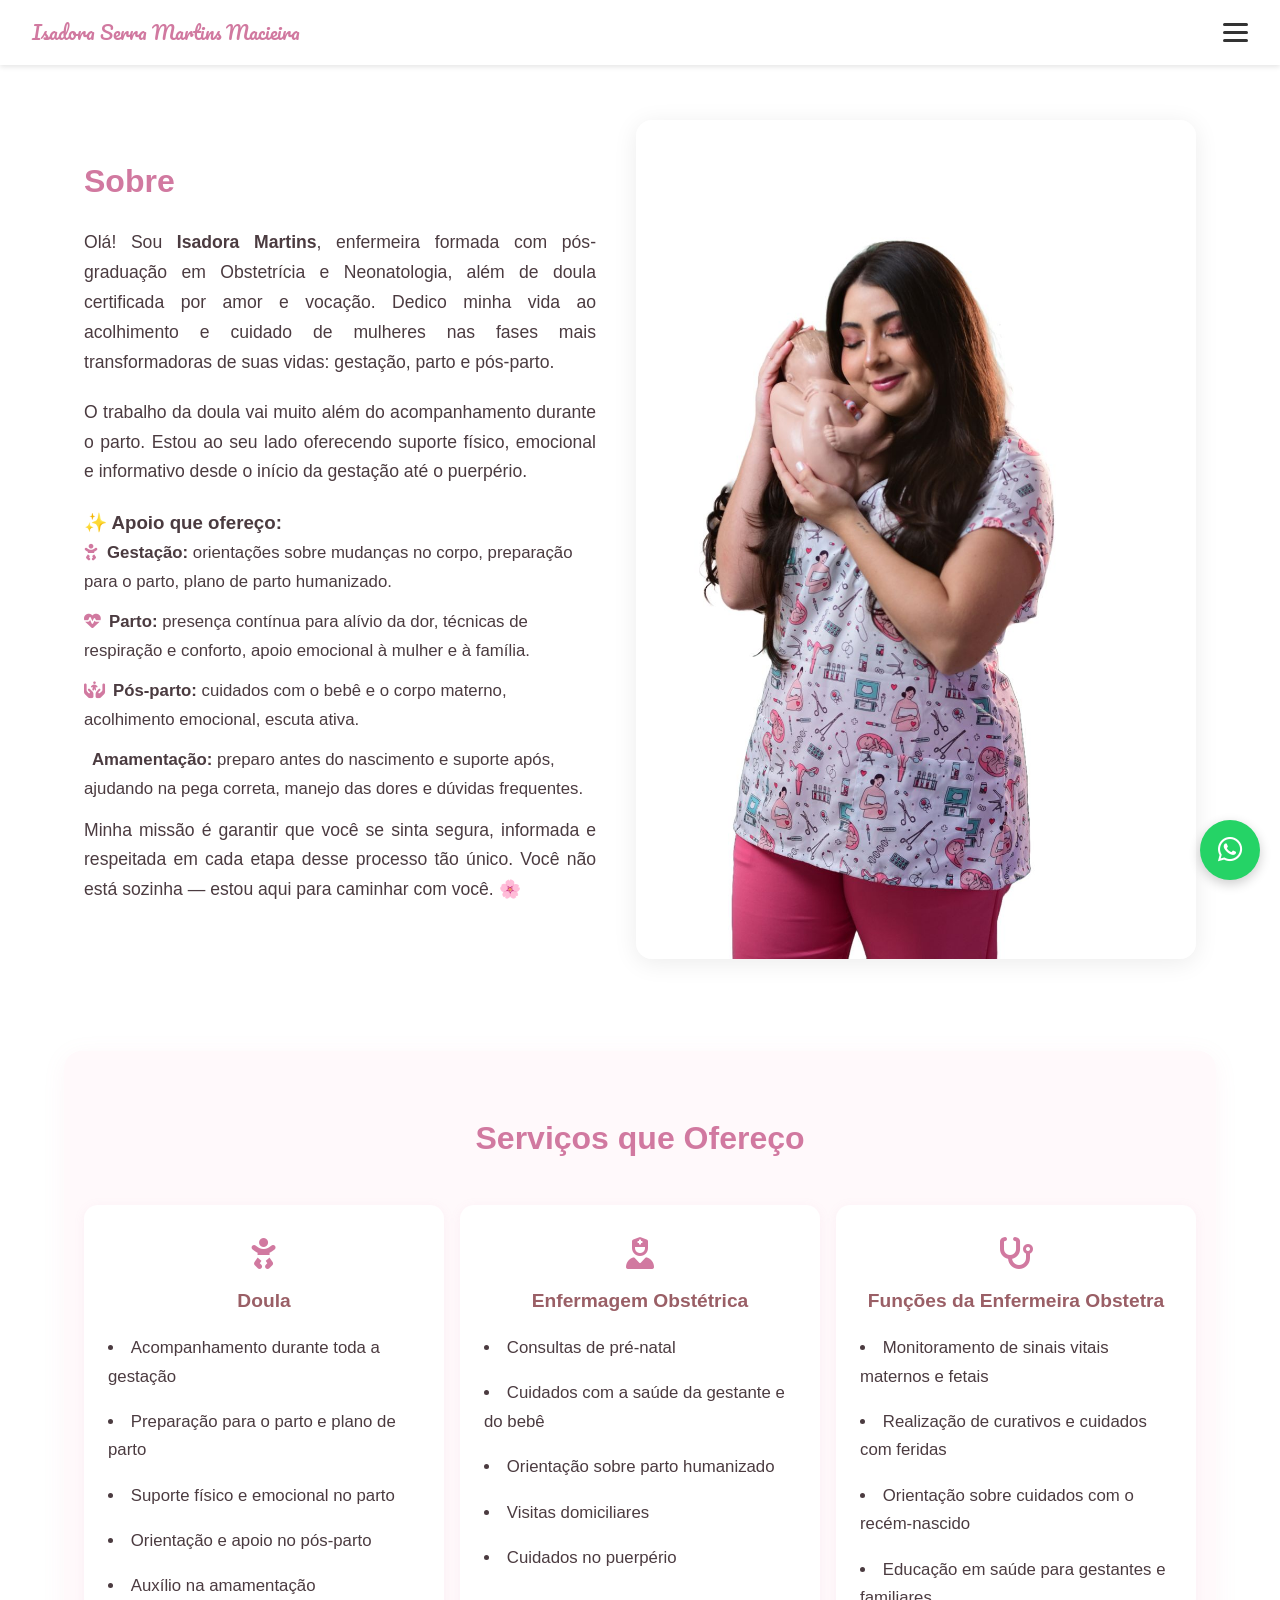
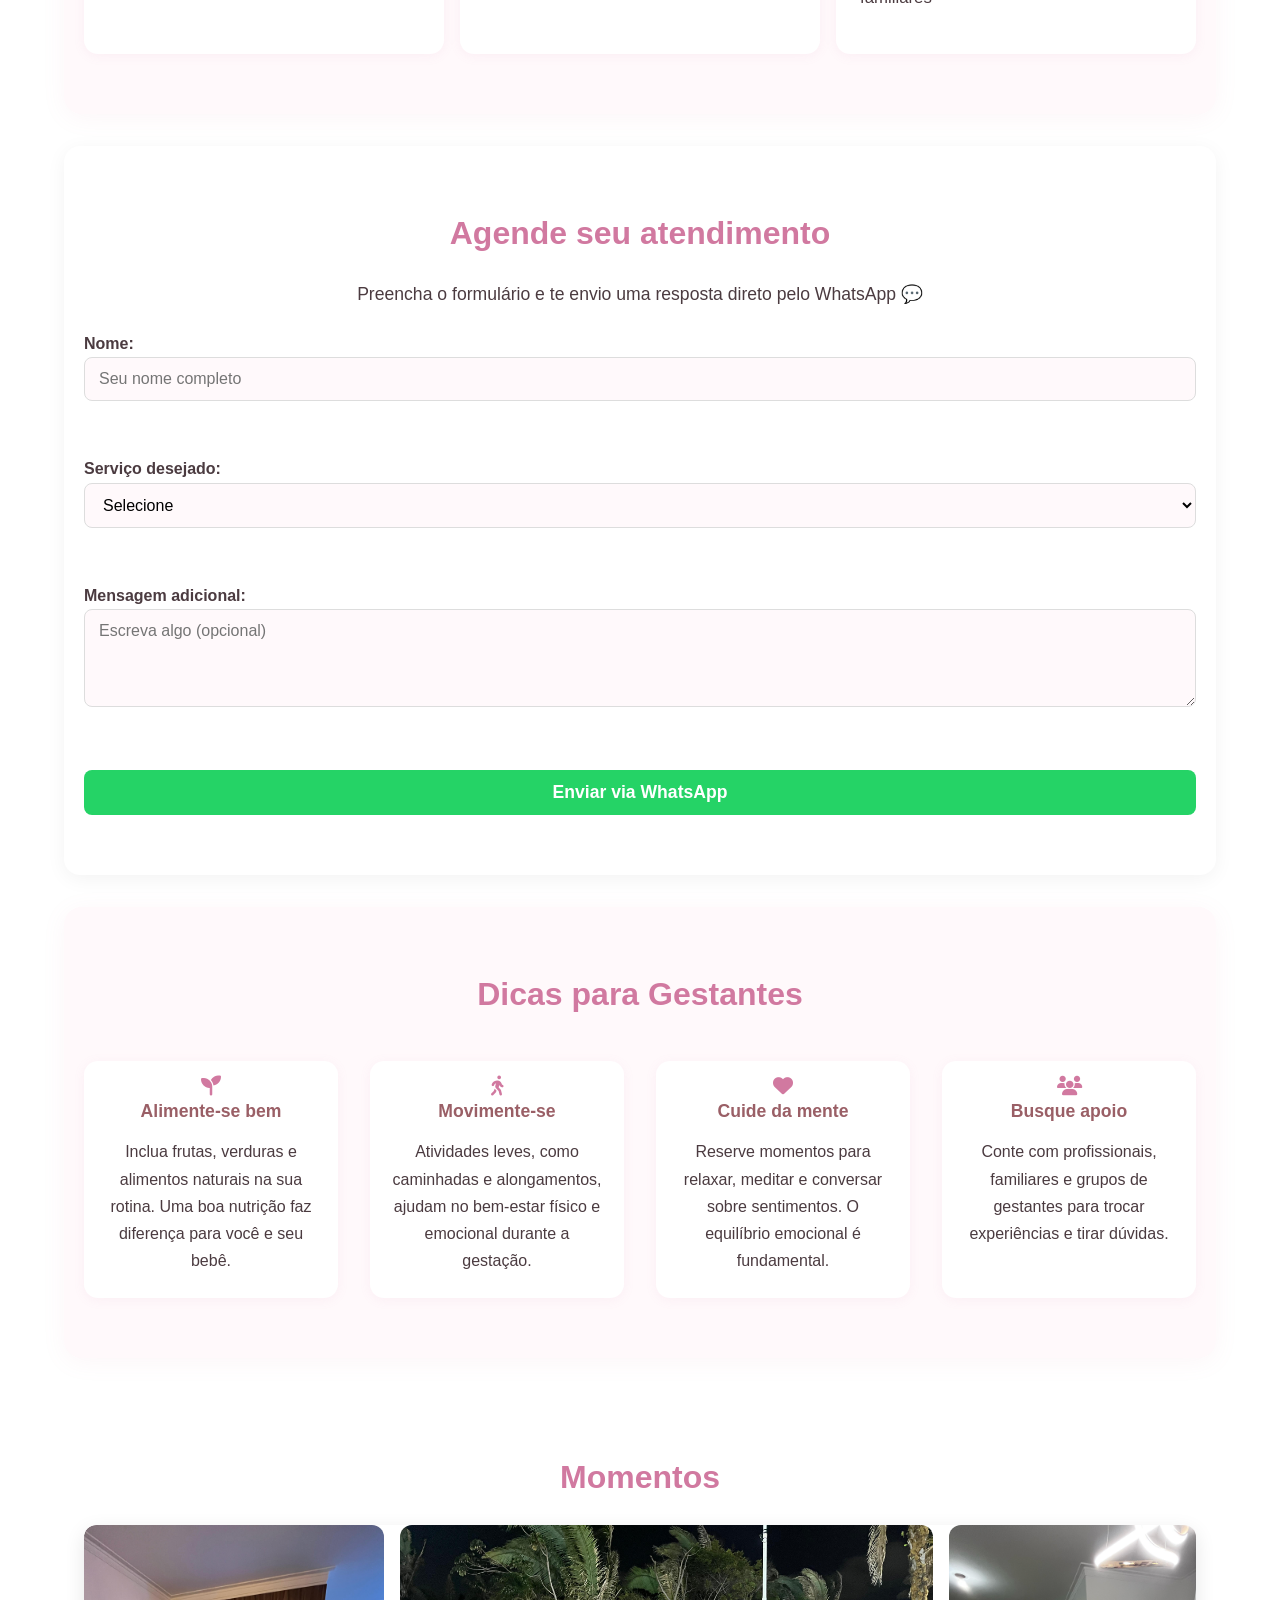
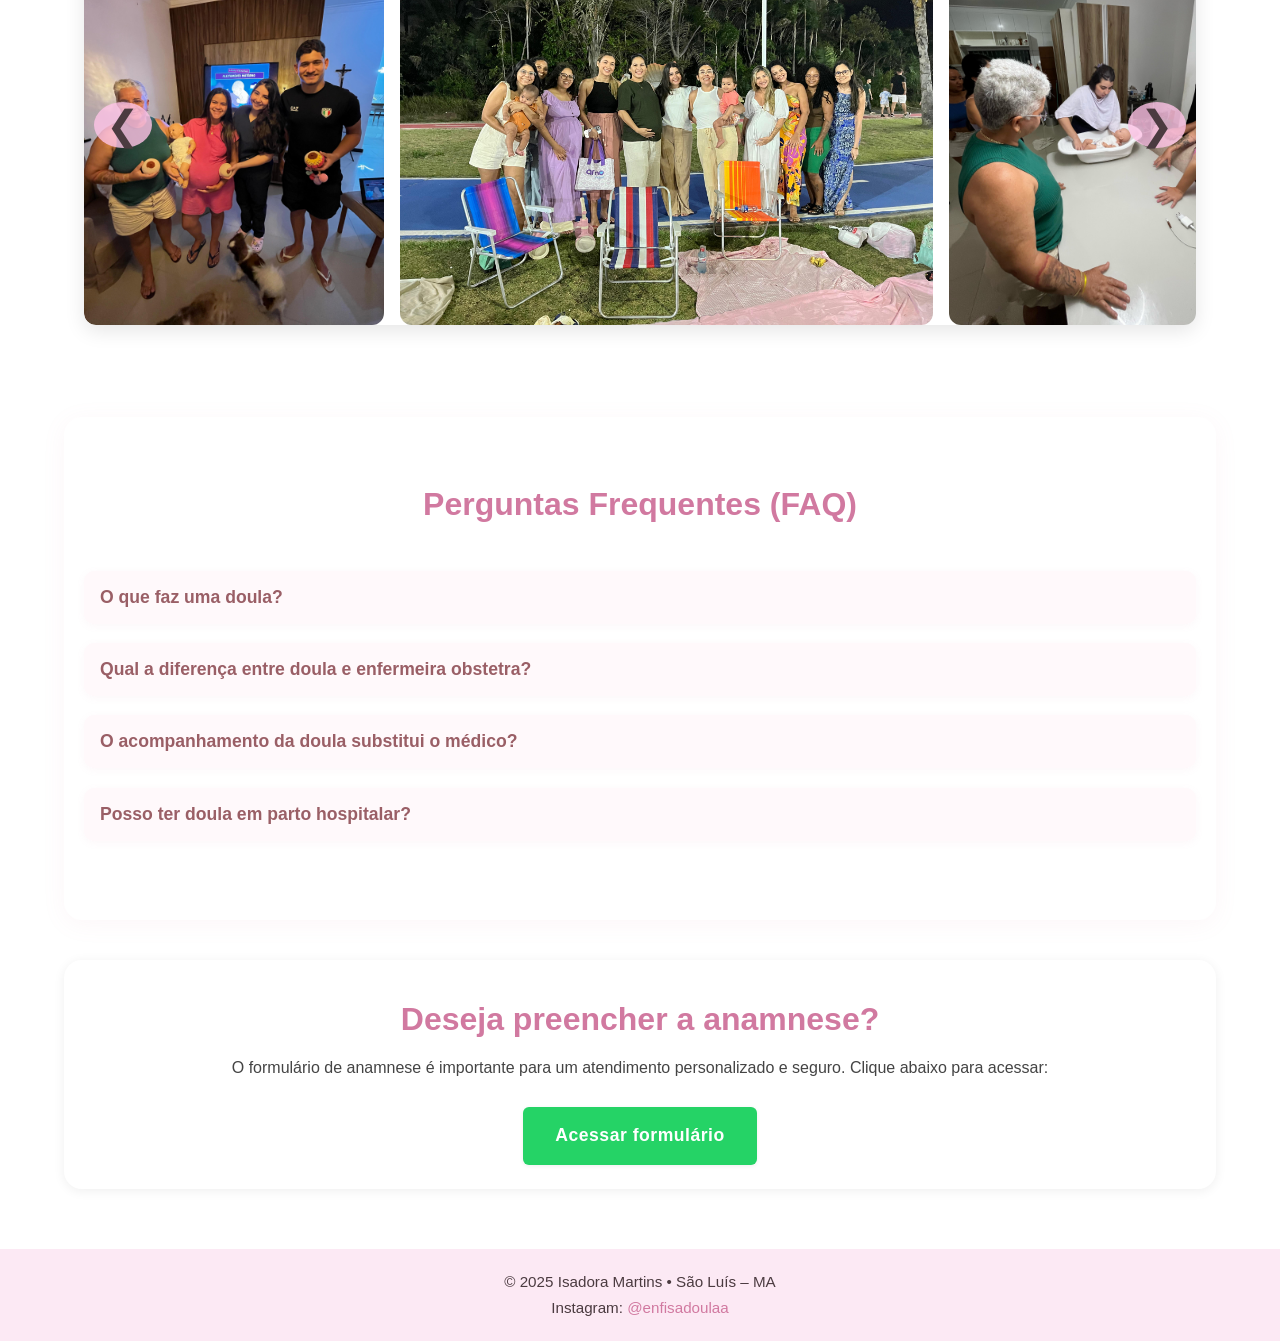
==== commit 00423c2c: "ok" ====
--- a/index.html
+++ b/index.html
@@ -84,7 +84,7 @@
         </p>
       </div>
       <div class="sobre-imagem">
-        <img src="/assets/Home 2.jpeg" alt="Isadora Martins" loading="lazy" />
+        <img src="/momentos/bd360cfd-e242-46d6-9f64-256aa66e1a27.JPG" alt="Isadora Martins" loading="lazy" />
       </div>
     </section>
 
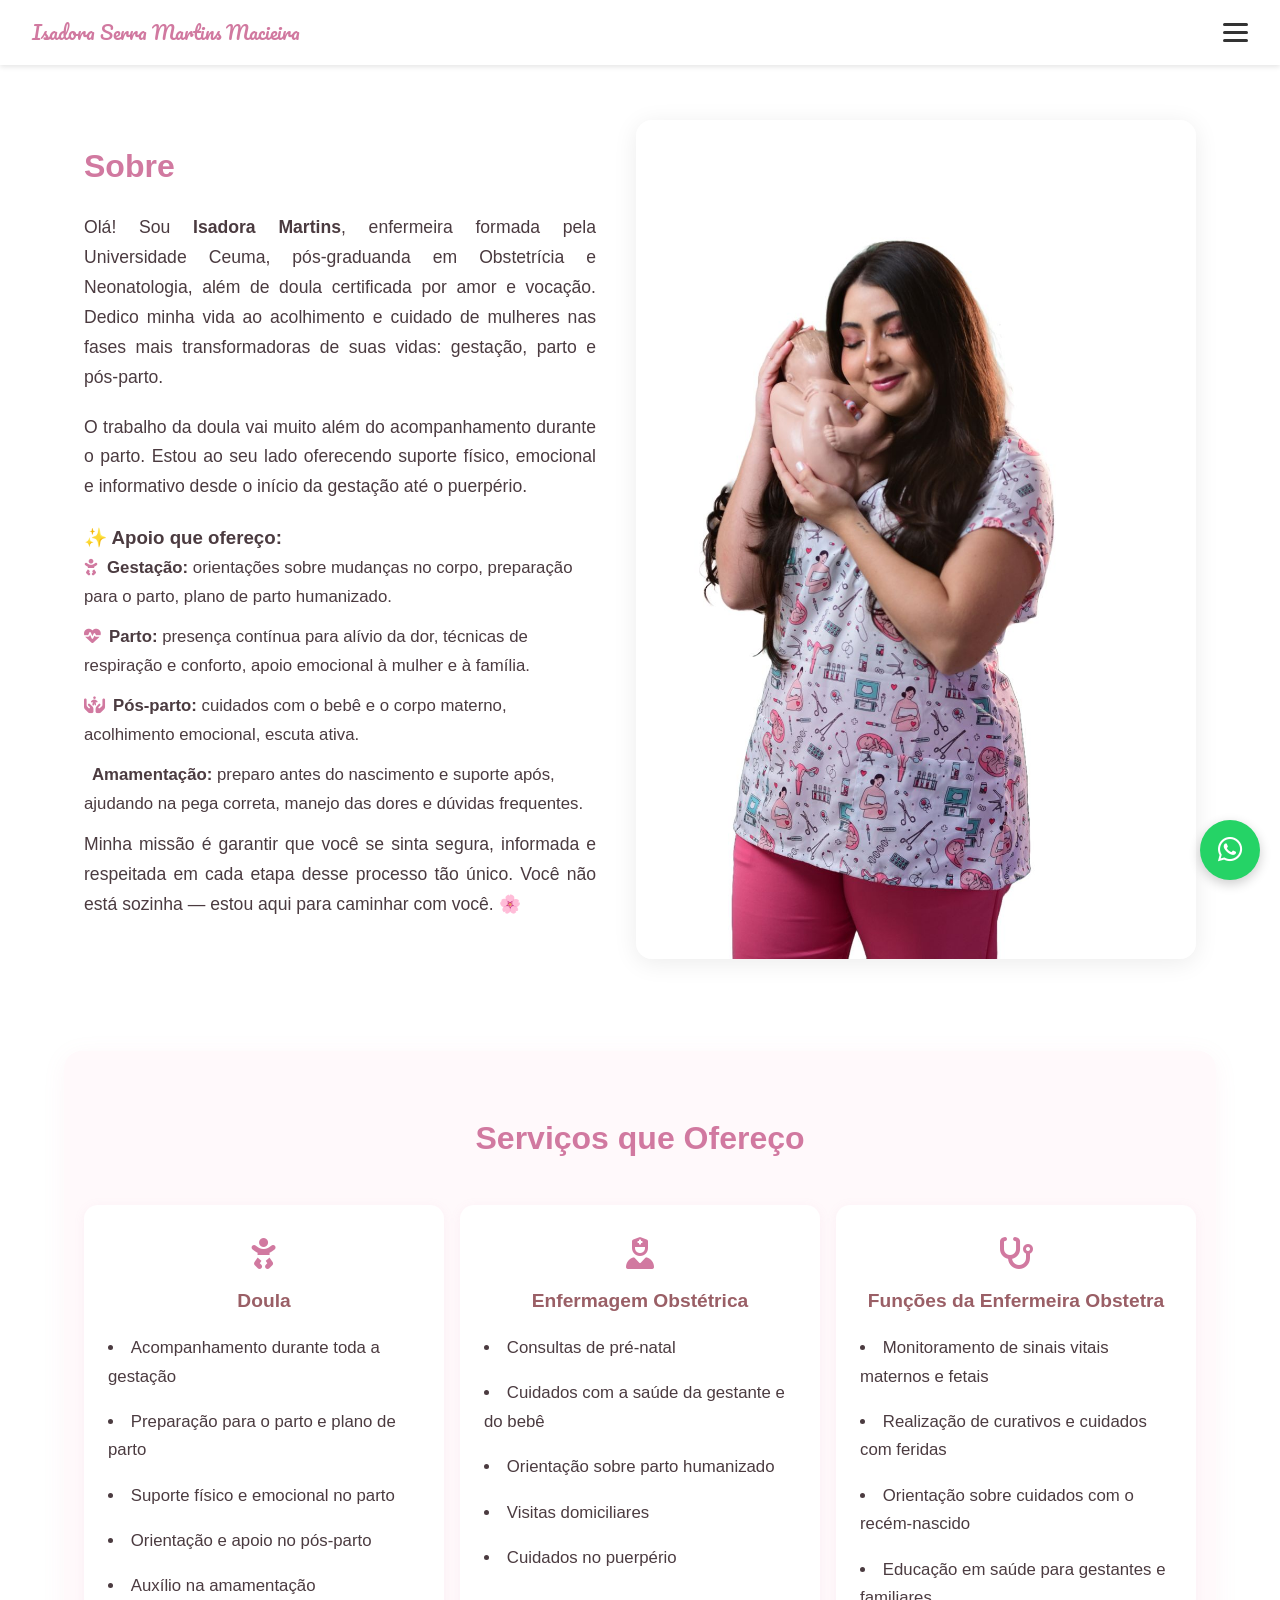
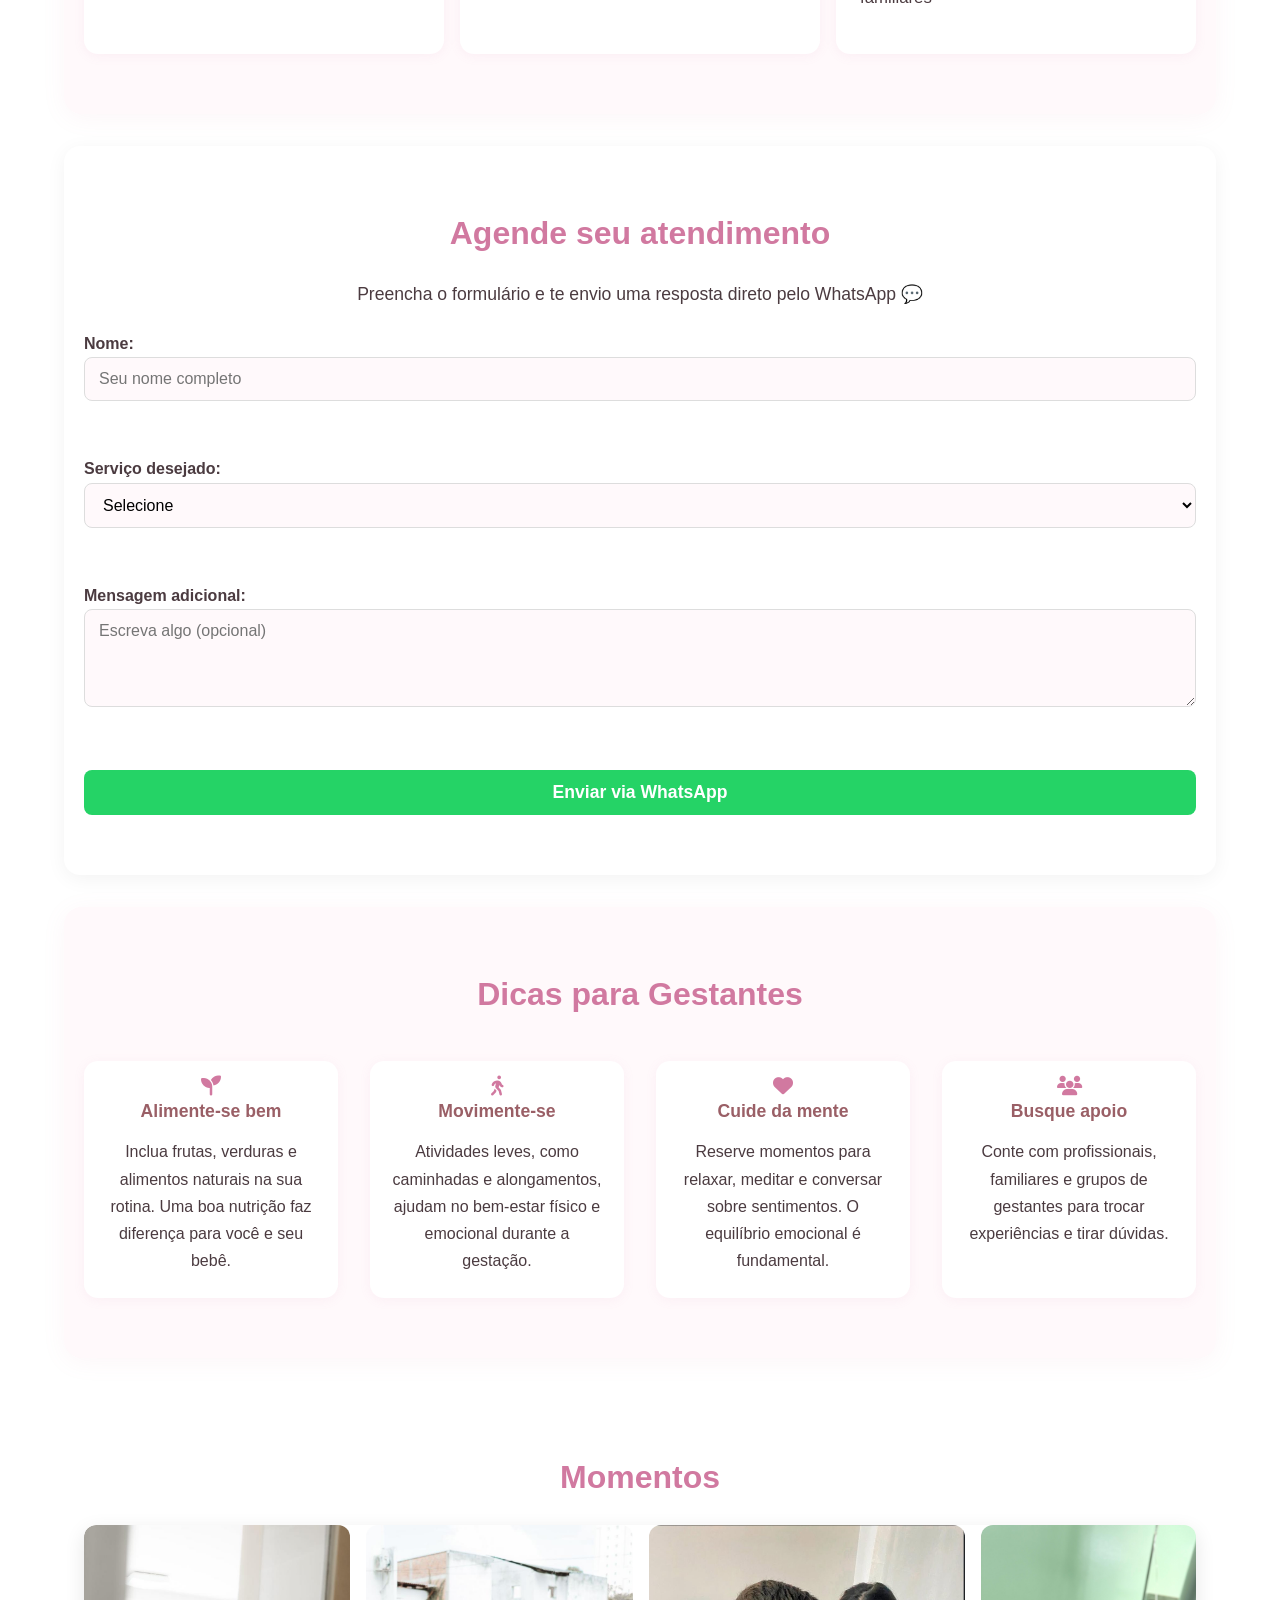
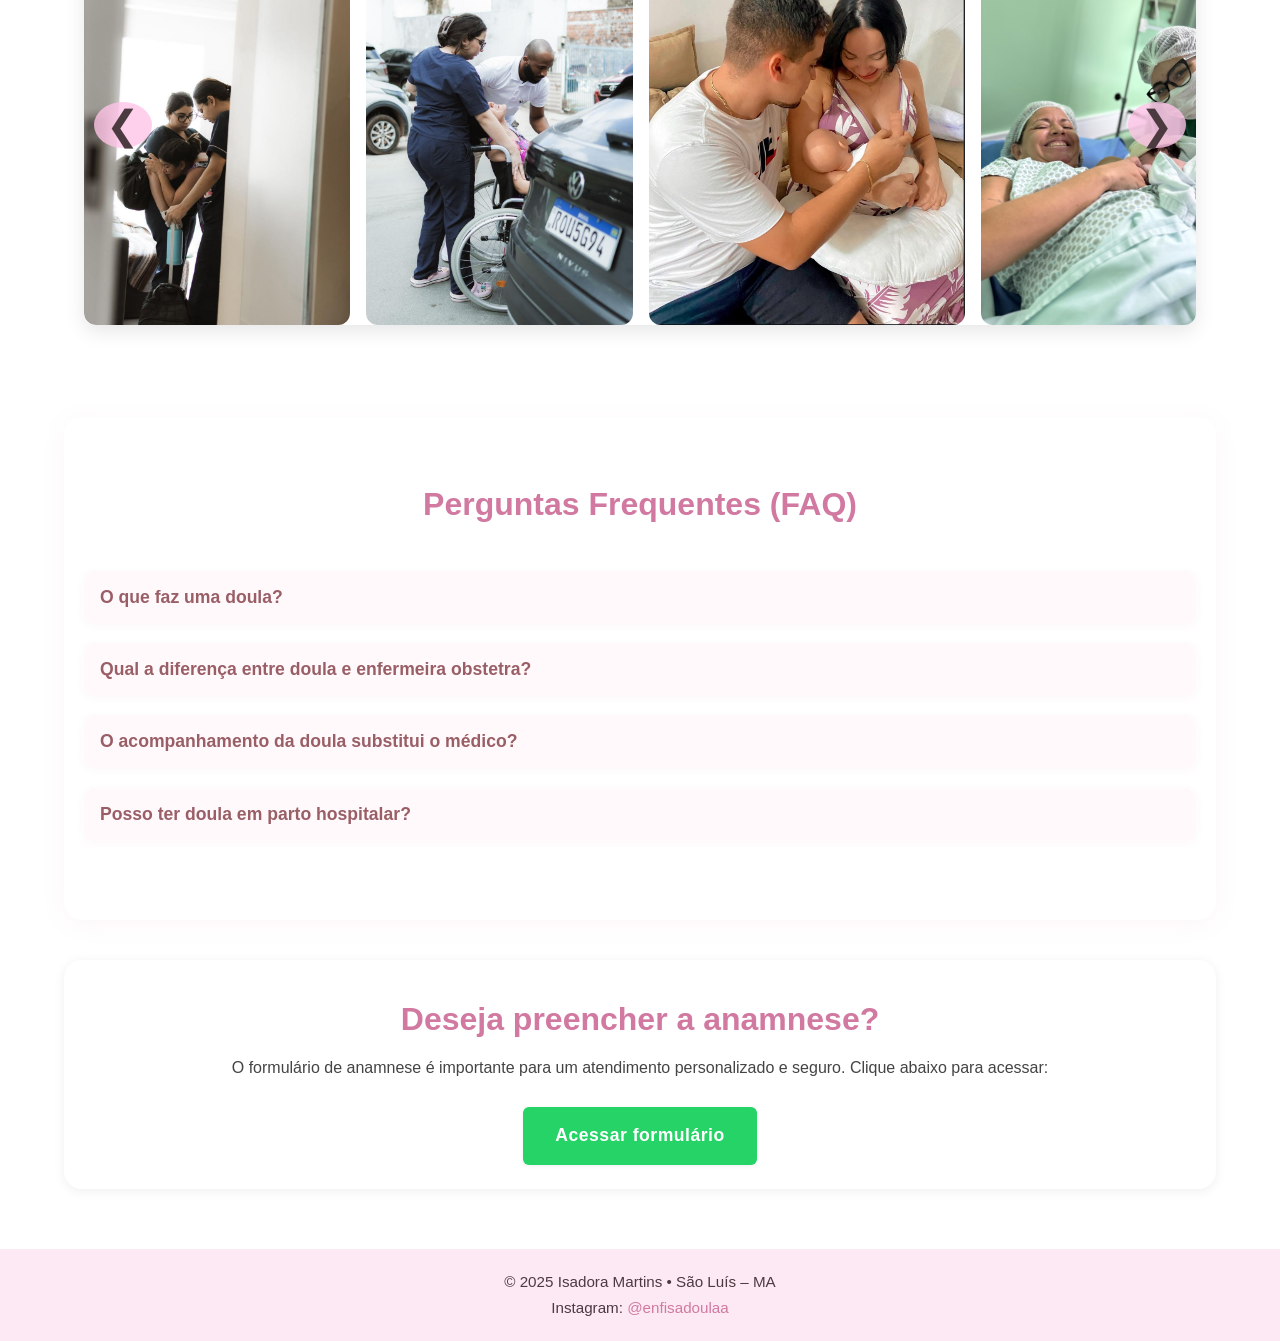
==== commit 22808162: "ajuste sobre" ====
--- a/index.html
+++ b/index.html
@@ -39,8 +39,8 @@
       <div class="sobre-texto">
         <h2>Sobre</h2>
         <p>
-          Olá! Sou <strong>Isadora Martins</strong>, enfermeira formada com
-          pós-graduação em Obstetrícia e Neonatologia, além de doula certificada
+          Olá! Sou <strong>Isadora Martins</strong>, enfermeira formada pela Universidade Ceuma,
+          pós-graduanda em Obstetrícia e Neonatologia, além de doula certificada
           por amor e vocação. Dedico minha vida ao acolhimento e cuidado de
           mulheres nas fases mais transformadoras de suas vidas: gestação, parto
           e pós-parto.
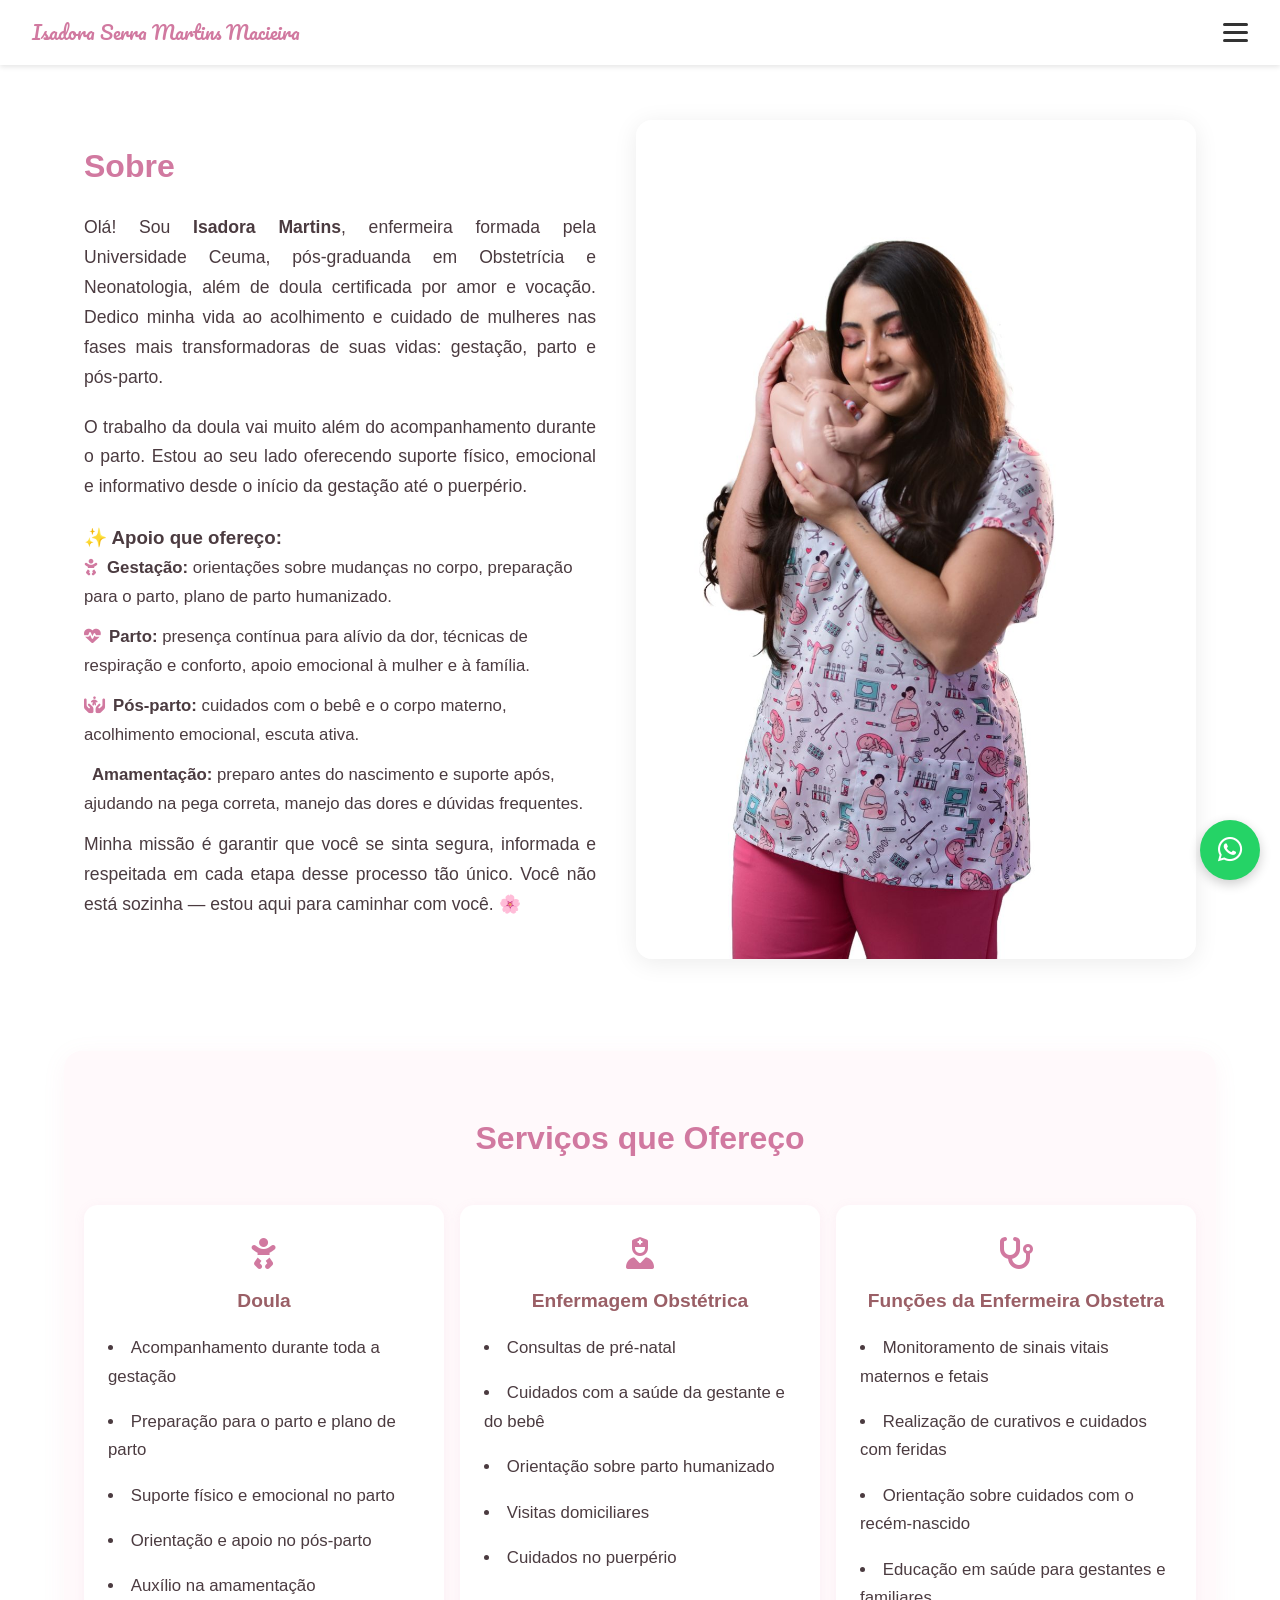
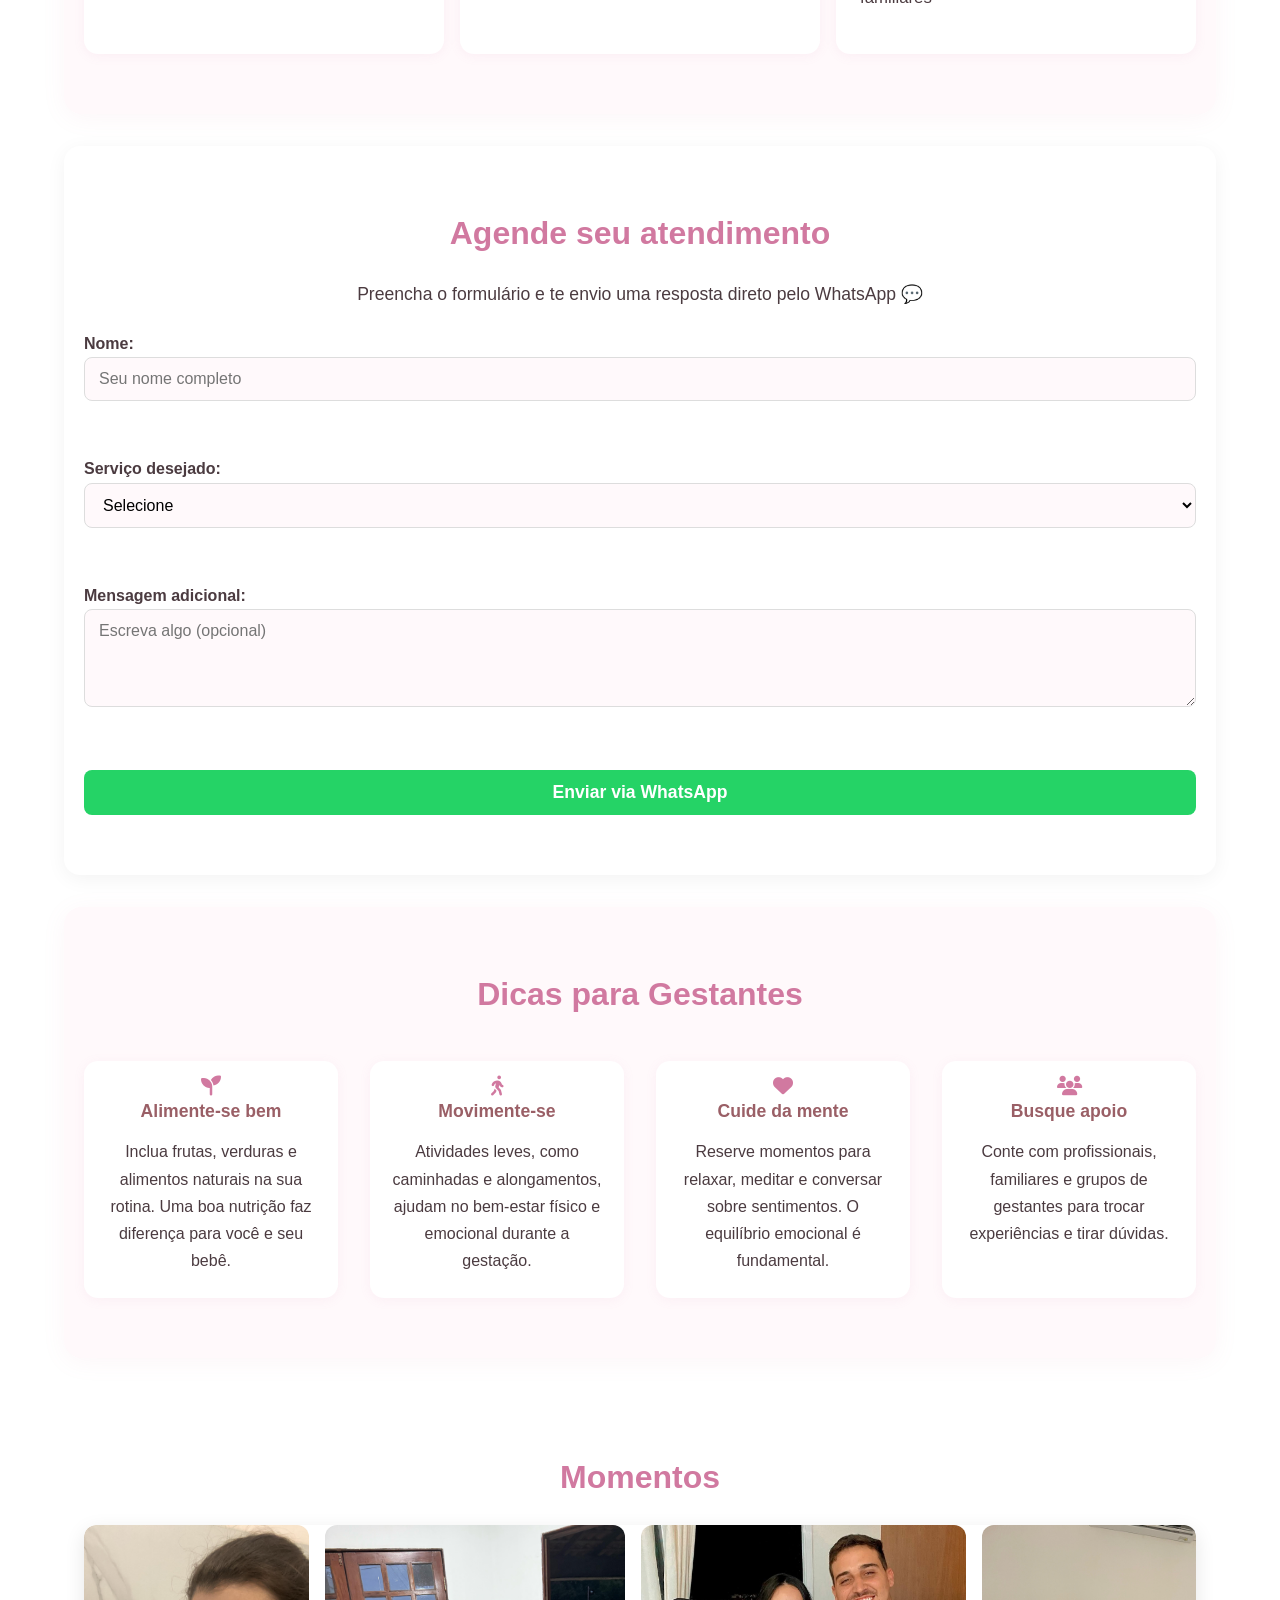
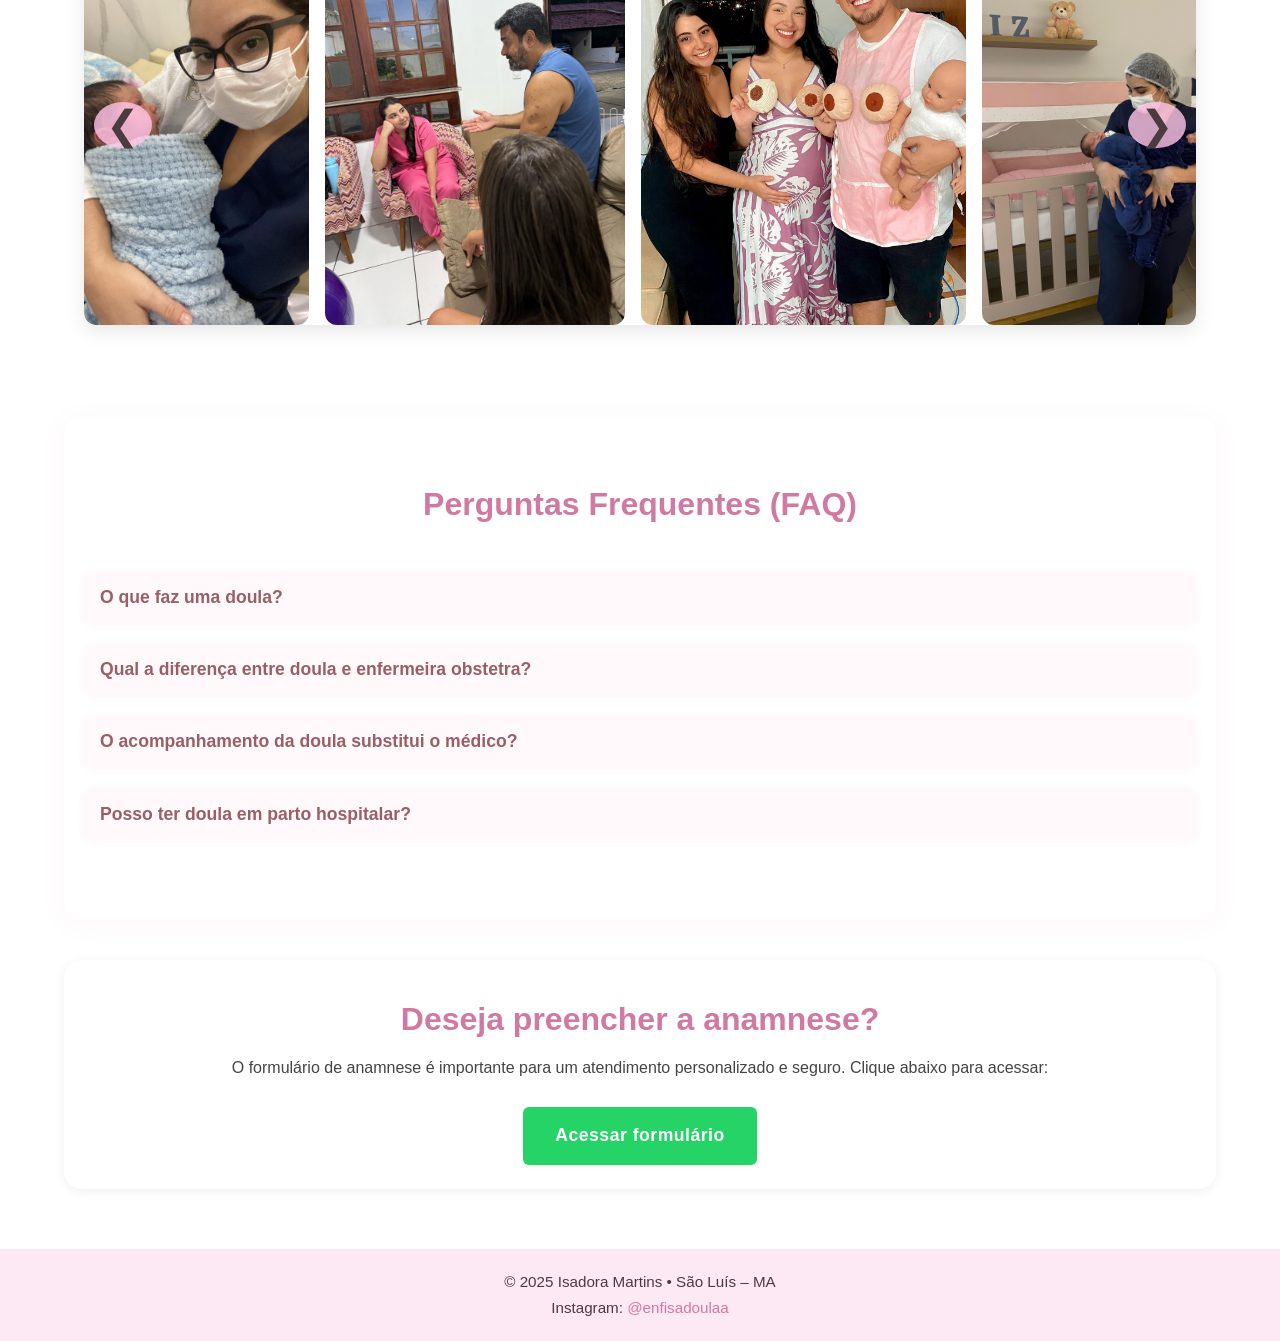
==== commit 41490e1c: "respostas FAQ" ====
--- a/index.html
+++ b/index.html
@@ -39,11 +39,11 @@
       <div class="sobre-texto">
         <h2>Sobre</h2>
         <p>
-          Olá! Sou <strong>Isadora Martins</strong>, enfermeira formada pela Universidade Ceuma,
-          pós-graduanda em Obstetrícia e Neonatologia, além de doula certificada
-          por amor e vocação. Dedico minha vida ao acolhimento e cuidado de
-          mulheres nas fases mais transformadoras de suas vidas: gestação, parto
-          e pós-parto.
+          Olá! Sou <strong>Isadora Martins</strong>, enfermeira formada pela
+          Universidade Ceuma, pós-graduanda em Obstetrícia e Neonatologia, além
+          de doula certificada por amor e vocação. Dedico minha vida ao
+          acolhimento e cuidado de mulheres nas fases mais transformadoras de
+          suas vidas: gestação, parto e pós-parto.
         </p>
 
         <p>
@@ -84,7 +84,11 @@
         </p>
       </div>
       <div class="sobre-imagem">
-        <img src="/momentos/bd360cfd-e242-46d6-9f64-256aa66e1a27.JPG" alt="Isadora Martins" loading="lazy" />
+        <img
+          src="/momentos/bd360cfd-e242-46d6-9f64-256aa66e1a27.JPG"
+          alt="Isadora Martins"
+          loading="lazy"
+        />
       </div>
     </section>
 
@@ -237,8 +241,14 @@
         <div class="faq-item">
           <button class="faq-pergunta">O que faz uma doula?</button>
           <div class="faq-resposta">
-            A doula oferece suporte físico, emocional e informativo à gestante
-            antes, durante e após o parto, sem realizar procedimentos médicos.
+            A doula é uma profissional que acompanha a gestante desde o início
+            da gravidez até o pós-parto, oferecendo suporte físico, emocional e
+            informativo. Ela ajuda a mulher a se preparar para o parto,
+            esclarece dúvidas, orienta sobre técnicas de alívio da dor,
+            respiração e posições, além de proporcionar acolhimento e segurança.
+            A doula não realiza procedimentos médicos, mas está presente para
+            garantir que a gestante se sinta amparada e respeitada em todas as
+            etapas do processo.
           </div>
         </div>
         <div class="faq-item">
@@ -246,9 +256,14 @@
             Qual a diferença entre doula e enfermeira obstetra?
           </button>
           <div class="faq-resposta">
-            A doula foca no apoio emocional e informativo, enquanto a enfermeira
-            obstetra realiza cuidados clínicos e procedimentos de saúde
-            materno-infantil.
+            A doula tem como principal função o apoio emocional, físico e
+            informativo à gestante, sem realizar procedimentos médicos. Já a
+            enfermeira obstetra é uma profissional de saúde habilitada para
+            realizar cuidados clínicos, como consultas de pré-natal,
+            monitoramento de sinais vitais, administração de medicamentos e
+            assistência ao parto. Enquanto a doula complementa o cuidado com
+            acolhimento e suporte, a enfermeira obstetra atua diretamente na
+            saúde materno-infantil, podendo intervir em situações clínicas.
           </div>
         </div>
         <div class="faq-item">
@@ -256,8 +271,13 @@
             O acompanhamento da doula substitui o médico?
           </button>
           <div class="faq-resposta">
-            Não. A doula complementa o cuidado médico, mas não substitui o
-            acompanhamento do obstetra ou outros profissionais de saúde.
+            Não. O trabalho da doula é complementar ao acompanhamento médico.
+            Ela não substitui o obstetra, pediatra ou outros profissionais de
+            saúde. A doula oferece suporte emocional, físico e informativo, mas
+            todas as decisões clínicas e procedimentos médicos devem ser
+            realizados por profissionais habilitados. O ideal é que a gestante
+            conte com uma equipe multidisciplinar, onde a doula atua em conjunto
+            com médicos e enfermeiros para garantir um cuidado integral.
           </div>
         </div>
         <div class="faq-item">
@@ -265,8 +285,13 @@
             Posso ter doula em parto hospitalar?
           </button>
           <div class="faq-resposta">
-            Sim! A presença da doula é permitida em hospitais e pode tornar a
-            experiência mais acolhedora e segura.
+            Sim! A presença da doula é permitida em hospitais e é cada vez mais
+            reconhecida como fundamental para o bem-estar da gestante. A doula
+            pode ajudar a tornar o ambiente hospitalar mais acolhedor, apoiar a
+            mulher nas decisões sobre o parto, facilitar a comunicação com a
+            equipe médica e contribuir para uma experiência mais positiva e
+            segura. É importante informar o hospital sobre o desejo de ter uma
+            doula presente para garantir que tudo ocorra de forma tranquila.
           </div>
         </div>
       </div>
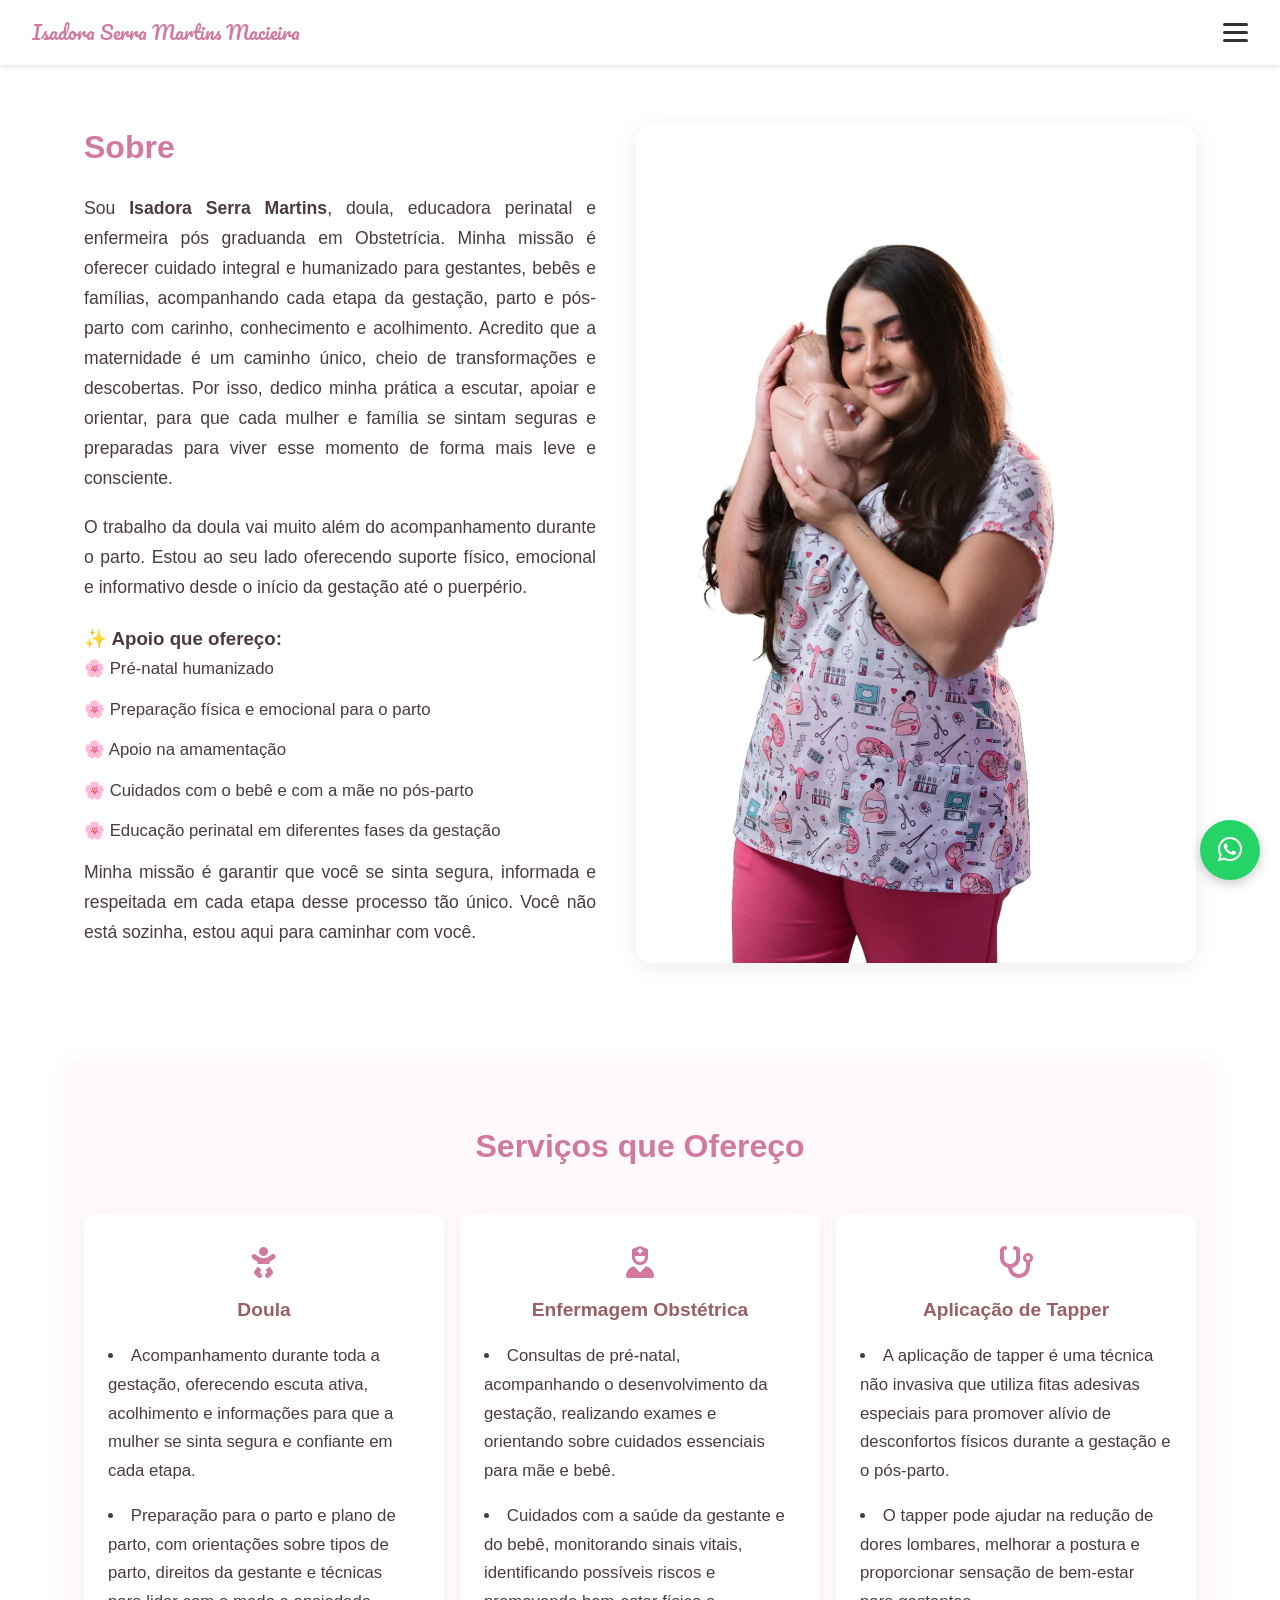
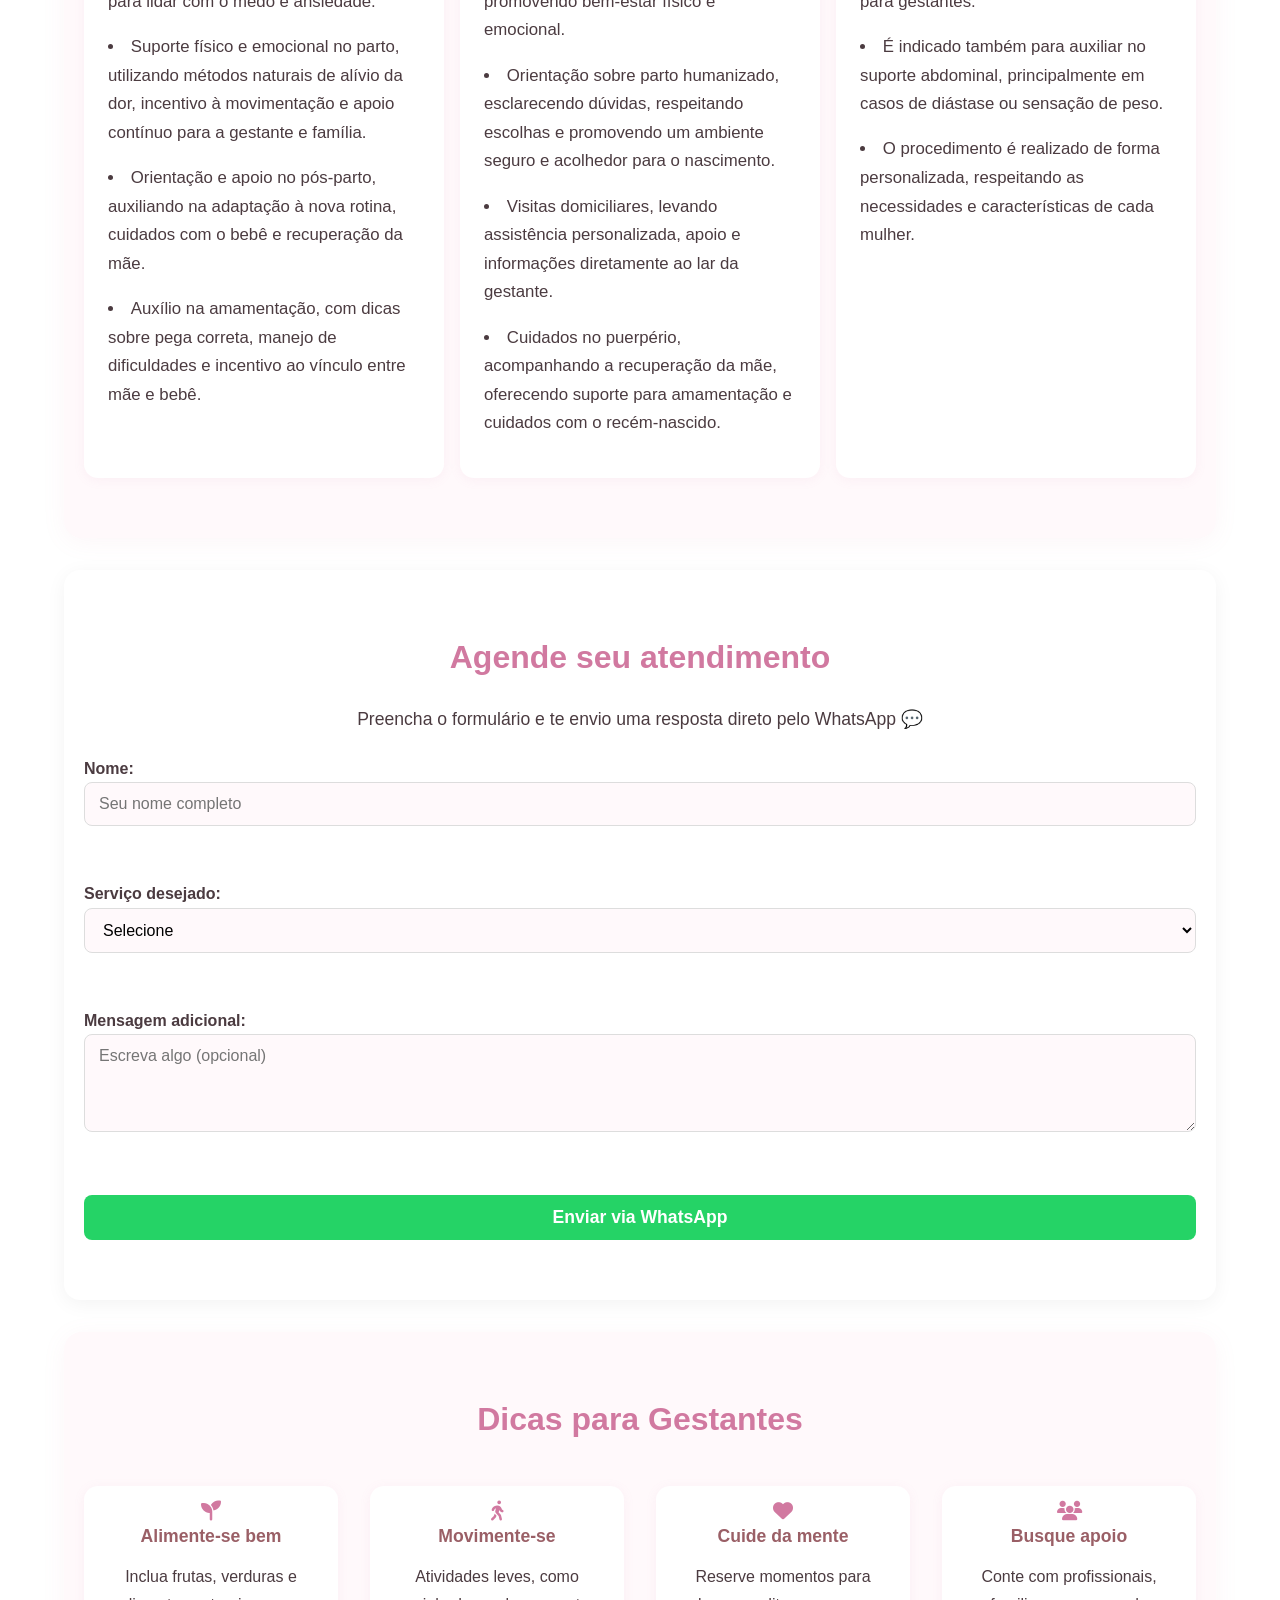
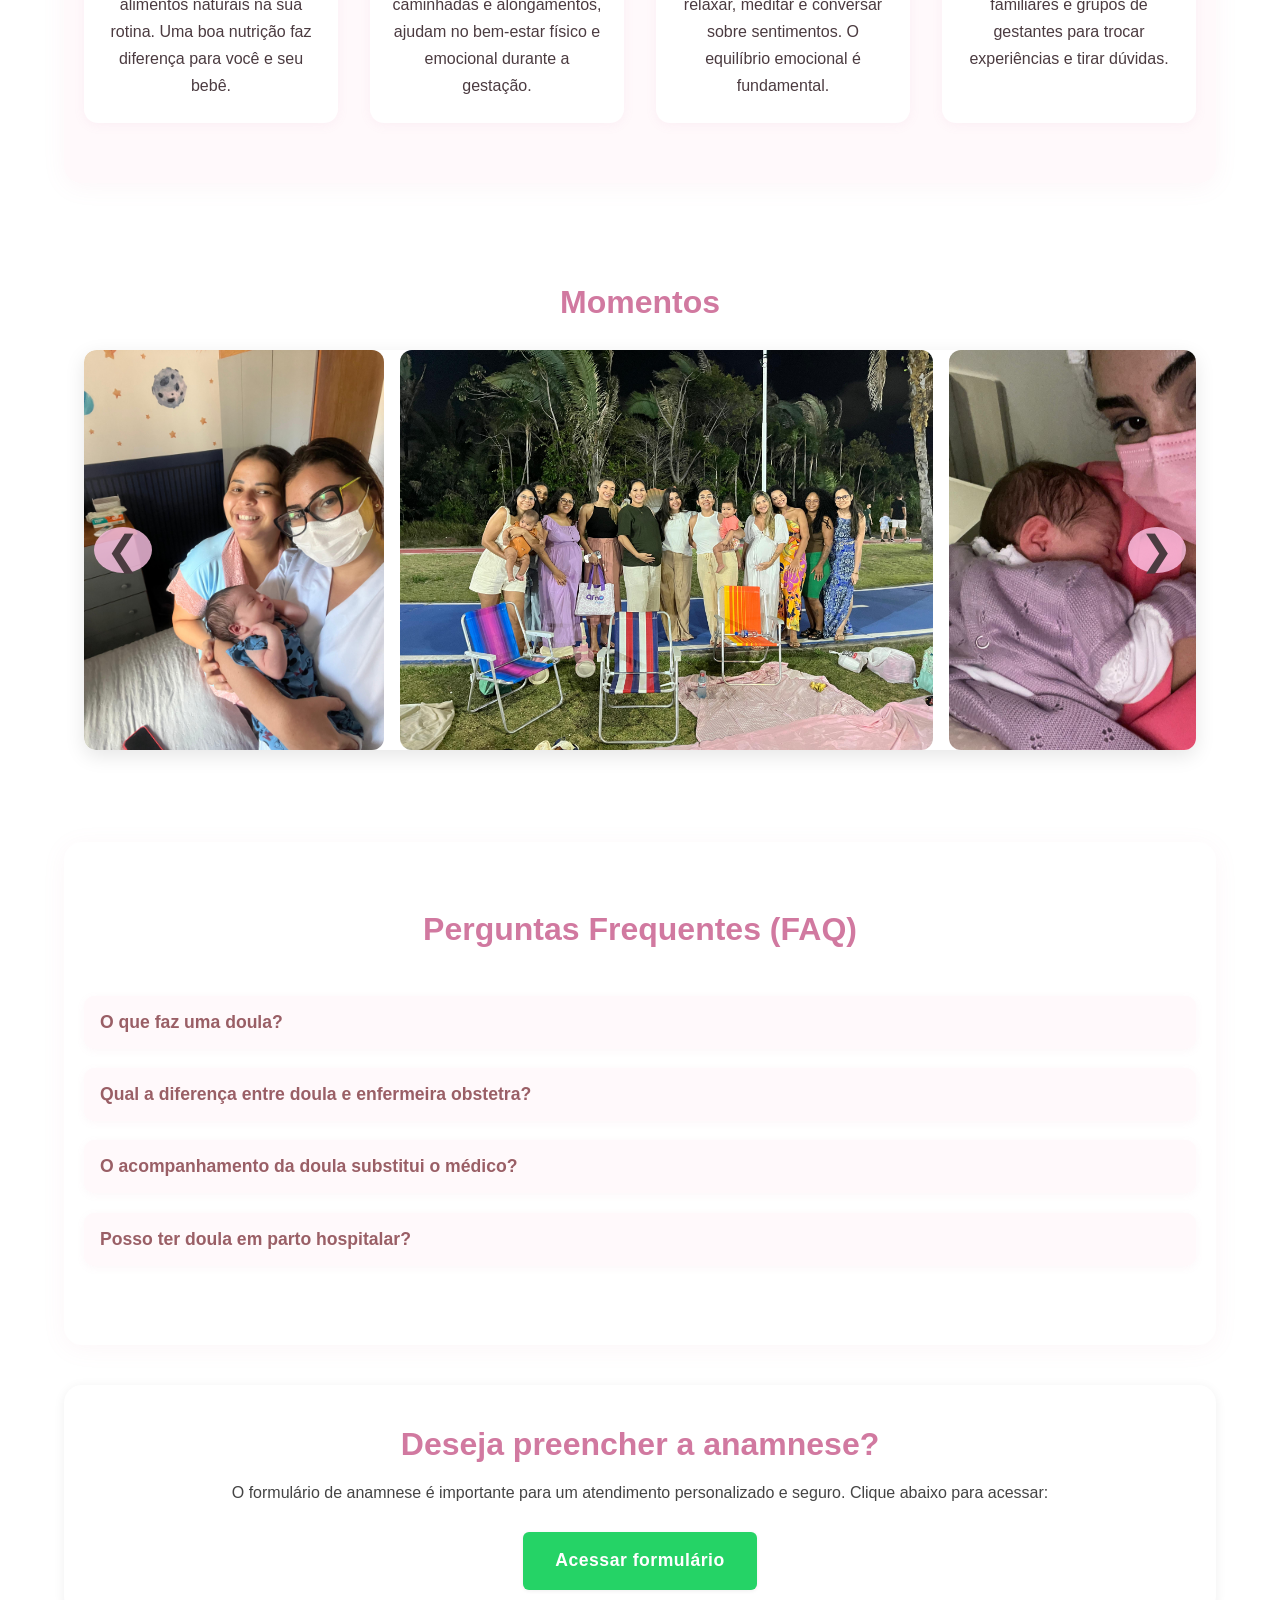
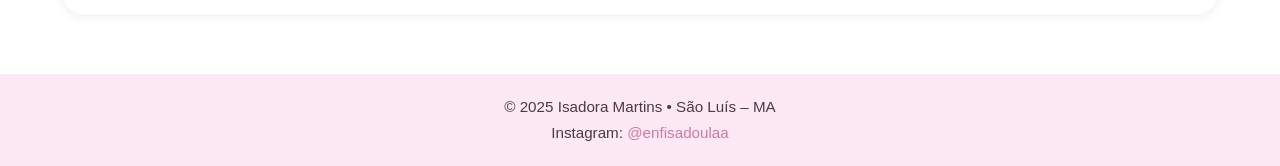
==== commit e9e8041a: "servicos" ====
--- a/index.html
+++ b/index.html
@@ -39,11 +39,15 @@
       <div class="sobre-texto">
         <h2>Sobre</h2>
         <p>
-          Olá! Sou <strong>Isadora Martins</strong>, enfermeira formada pela
-          Universidade Ceuma, pós-graduanda em Obstetrícia e Neonatologia, além
-          de doula certificada por amor e vocação. Dedico minha vida ao
-          acolhimento e cuidado de mulheres nas fases mais transformadoras de
-          suas vidas: gestação, parto e pós-parto.
+          Sou <strong>Isadora Serra Martins</strong>, doula, educadora perinatal
+          e enfermeira pós graduanda em Obstetrícia. Minha missão é oferecer
+          cuidado integral e humanizado para gestantes, bebês e famílias,
+          acompanhando cada etapa da gestação, parto e pós-parto com carinho,
+          conhecimento e acolhimento. Acredito que a maternidade é um caminho
+          único, cheio de transformações e descobertas. Por isso, dedico minha
+          prática a escutar, apoiar e orientar, para que cada mulher e família
+          se sintam seguras e preparadas para viver esse momento de forma mais
+          leve e consciente.
         </p>
 
         <p>
@@ -53,34 +57,18 @@
         </p>
 
         <h3>✨ Apoio que ofereço:</h3>
-        <ul>
-          <li>
-            <i class="fas fa-baby"></i><strong>Gestação:</strong> orientações
-            sobre mudanças no corpo, preparação para o parto, plano de parto
-            humanizado.
-          </li>
-          <li>
-            <i class="fas fa-heartbeat"></i><strong>Parto:</strong> presença
-            contínua para alívio da dor, técnicas de respiração e conforto,
-            apoio emocional à mulher e à família.
-          </li>
-          <li>
-            <i class="fas fa-hands-holding-child"></i
-            ><strong>Pós-parto:</strong> cuidados com o bebê e o corpo materno,
-            acolhimento emocional, escuta ativa.
-          </li>
-          <li>
-            <i class="fas fa-breastfeeding"></i
-            ><strong>Amamentação:</strong> preparo antes do nascimento e suporte
-            após, ajudando na pega correta, manejo das dores e dúvidas
-            frequentes.
-          </li>
+        <ul class="apoio-lista">
+          <li>🌸 Pré-natal humanizado</li>
+          <li>🌸 Preparação física e emocional para o parto</li>
+          <li>🌸 Apoio na amamentação</li>
+          <li>🌸 Cuidados com o bebê e com a mãe no pós-parto</li>
+          <li>🌸 Educação perinatal em diferentes fases da gestação</li>
         </ul>
 
         <p>
           Minha missão é garantir que você se sinta segura, informada e
           respeitada em cada etapa desse processo tão único. Você não está
-          sozinha — estou aqui para caminhar com você. 🌸
+          sozinha, estou aqui para caminhar com você.
         </p>
       </div>
       <div class="sobre-imagem">
@@ -99,33 +87,83 @@
           <i class="fas fa-baby fa-2x"></i>
           <h3>Doula</h3>
           <ul>
-            <li>Acompanhamento durante toda a gestação</li>
-            <li>Preparação para o parto e plano de parto</li>
-            <li>Suporte físico e emocional no parto</li>
-            <li>Orientação e apoio no pós-parto</li>
-            <li>Auxílio na amamentação</li>
+            <li>
+              Acompanhamento durante toda a gestação, oferecendo escuta ativa,
+              acolhimento e informações para que a mulher se sinta segura e
+              confiante em cada etapa.
+            </li>
+            <li>
+              Preparação para o parto e plano de parto, com orientações sobre
+              tipos de parto, direitos da gestante e técnicas para lidar com o
+              medo e ansiedade.
+            </li>
+            <li>
+              Suporte físico e emocional no parto, utilizando métodos naturais
+              de alívio da dor, incentivo à movimentação e apoio contínuo para a
+              gestante e família.
+            </li>
+            <li>
+              Orientação e apoio no pós-parto, auxiliando na adaptação à nova
+              rotina, cuidados com o bebê e recuperação da mãe.
+            </li>
+            <li>
+              Auxílio na amamentação, com dicas sobre pega correta, manejo de
+              dificuldades e incentivo ao vínculo entre mãe e bebê.
+            </li>
           </ul>
         </div>
         <div class="servico-card">
           <i class="fas fa-user-nurse fa-2x"></i>
           <h3>Enfermagem Obstétrica</h3>
           <ul>
-            <li>Consultas de pré-natal</li>
-            <li>Cuidados com a saúde da gestante e do bebê</li>
-            <li>Orientação sobre parto humanizado</li>
-            <li>Visitas domiciliares</li>
-            <li>Cuidados no puerpério</li>
+            <li>
+              Consultas de pré-natal, acompanhando o desenvolvimento da
+              gestação, realizando exames e orientando sobre cuidados essenciais
+              para mãe e bebê.
+            </li>
+            <li>
+              Cuidados com a saúde da gestante e do bebê, monitorando sinais
+              vitais, identificando possíveis riscos e promovendo bem-estar
+              físico e emocional.
+            </li>
+            <li>
+              Orientação sobre parto humanizado, esclarecendo dúvidas,
+              respeitando escolhas e promovendo um ambiente seguro e acolhedor
+              para o nascimento.
+            </li>
+            <li>
+              Visitas domiciliares, levando assistência personalizada, apoio e
+              informações diretamente ao lar da gestante.
+            </li>
+            <li>
+              Cuidados no puerpério, acompanhando a recuperação da mãe,
+              oferecendo suporte para amamentação e cuidados com o
+              recém-nascido.
+            </li>
           </ul>
         </div>
 
         <div class="servico-card">
           <i class="fas fa-stethoscope fa-2x"></i>
-          <h3>Funções da Enfermeira Obstetra</h3>
+          <h3>Aplicação de Tapper</h3>
           <ul>
-            <li>Monitoramento de sinais vitais maternos e fetais</li>
-            <li>Realização de curativos e cuidados com feridas</li>
-            <li>Orientação sobre cuidados com o recém-nascido</li>
-            <li>Educação em saúde para gestantes e familiares</li>
+            <li>
+              A aplicação de tapper é uma técnica não invasiva que utiliza fitas
+              adesivas especiais para promover alívio de desconfortos físicos
+              durante a gestação e o pós-parto.
+            </li>
+            <li>
+              O tapper pode ajudar na redução de dores lombares, melhorar a
+              postura e proporcionar sensação de bem-estar para gestantes.
+            </li>
+            <li>
+              É indicado também para auxiliar no suporte abdominal,
+              principalmente em casos de diástase ou sensação de peso.
+            </li>
+            <li>
+              O procedimento é realizado de forma personalizada, respeitando as
+              necessidades e características de cada mulher.
+            </li>
           </ul>
         </div>
       </div>
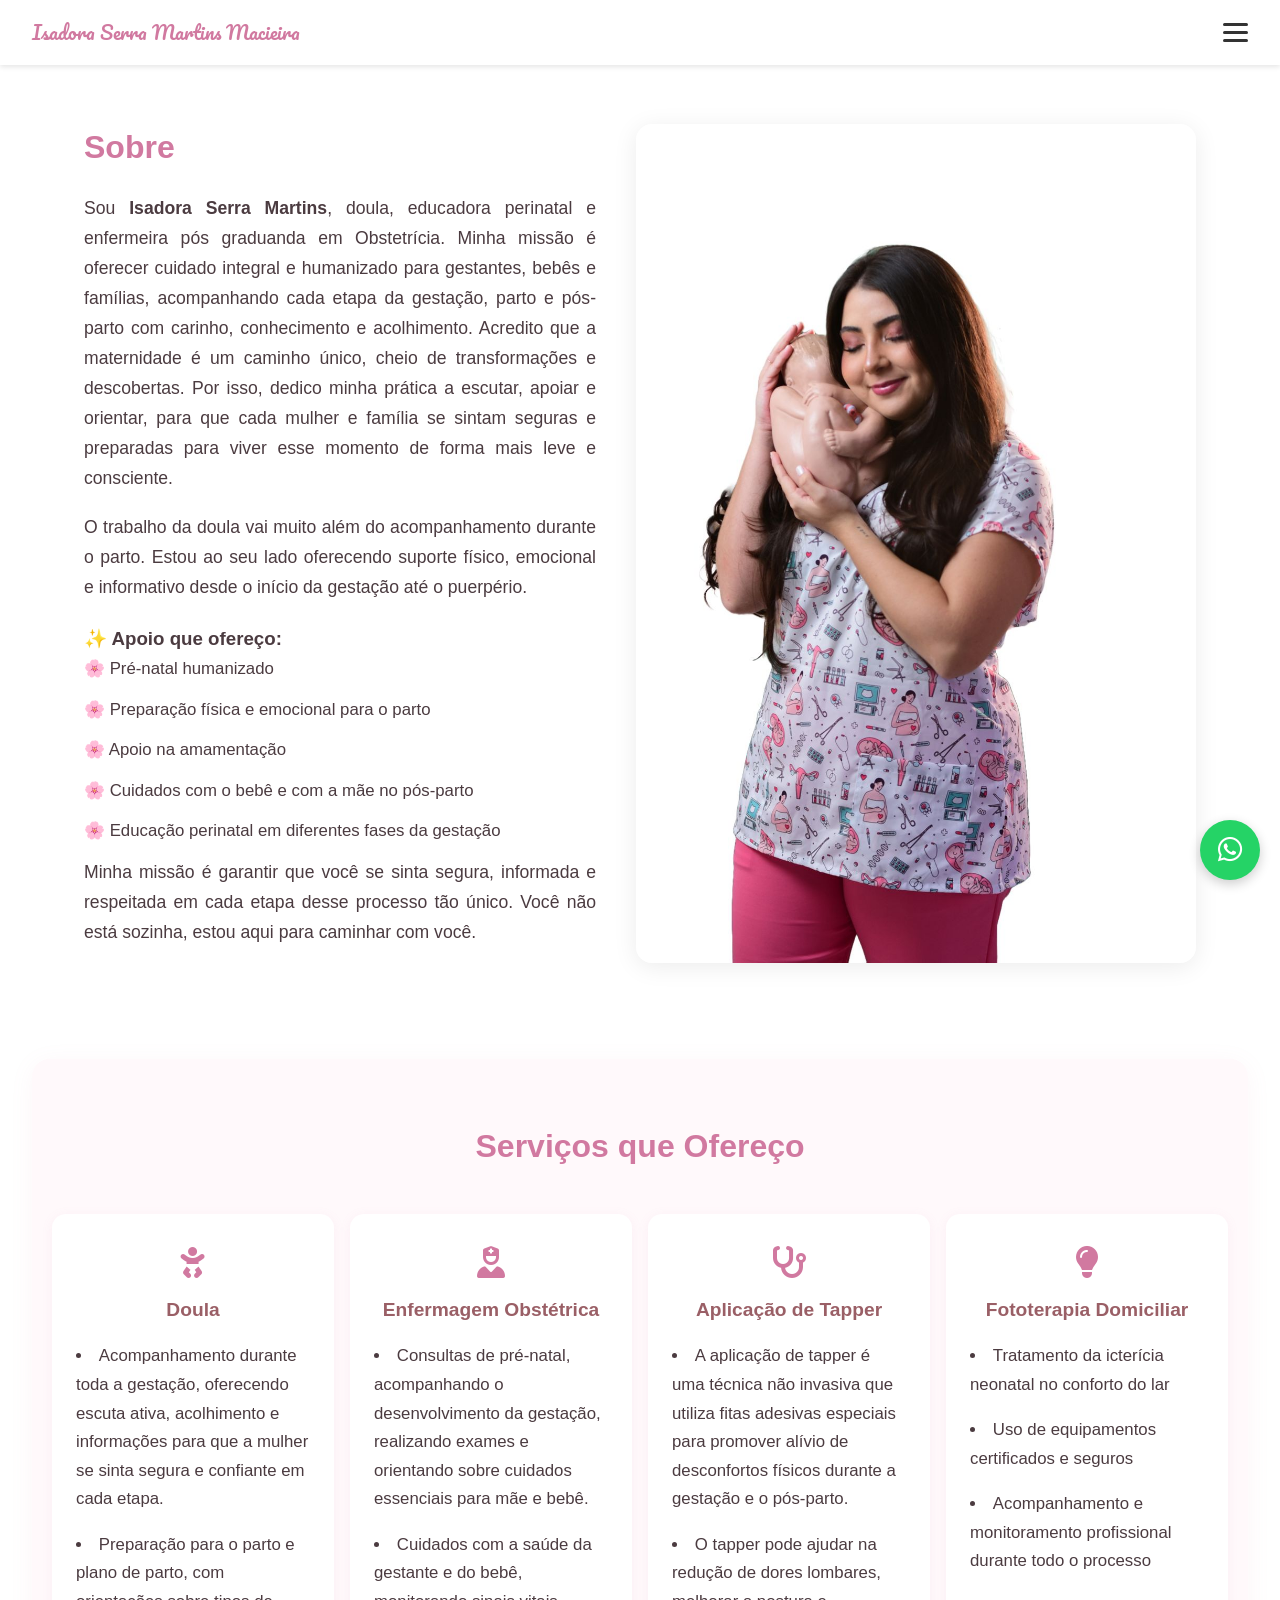
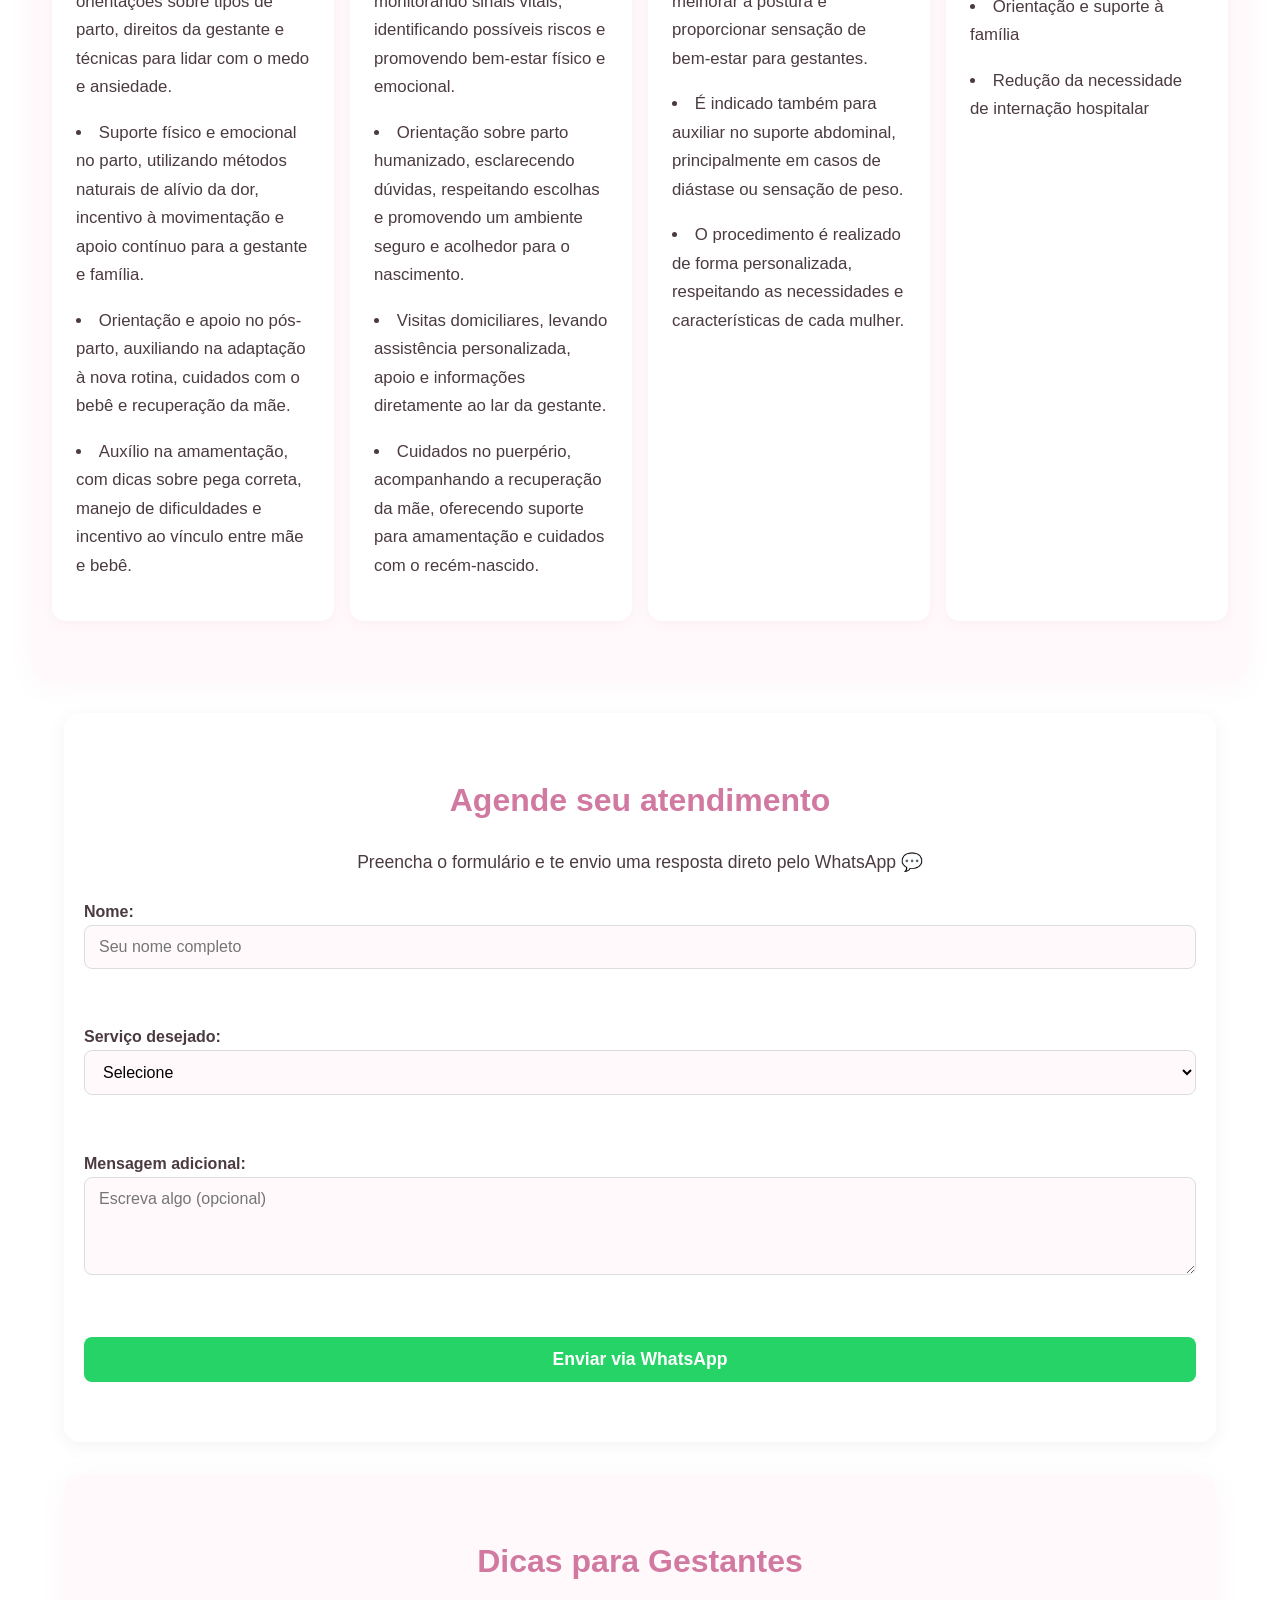
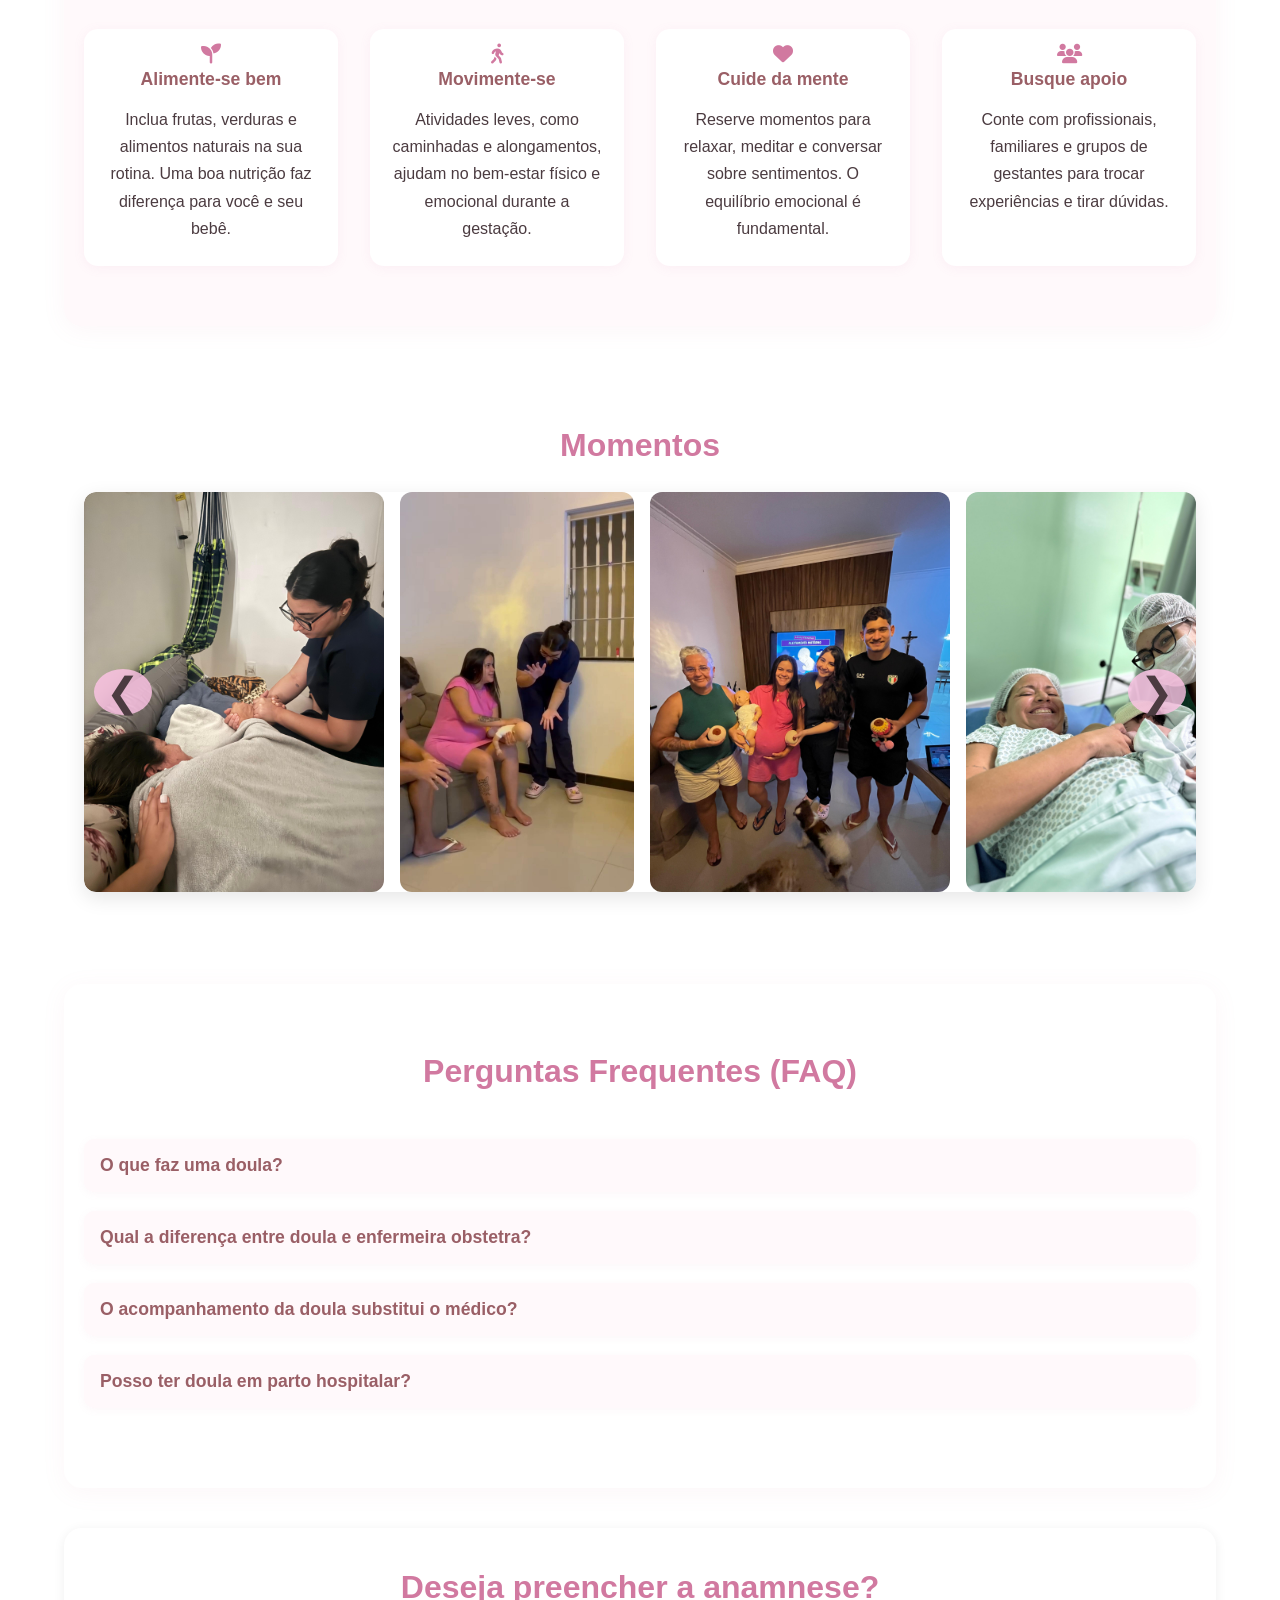
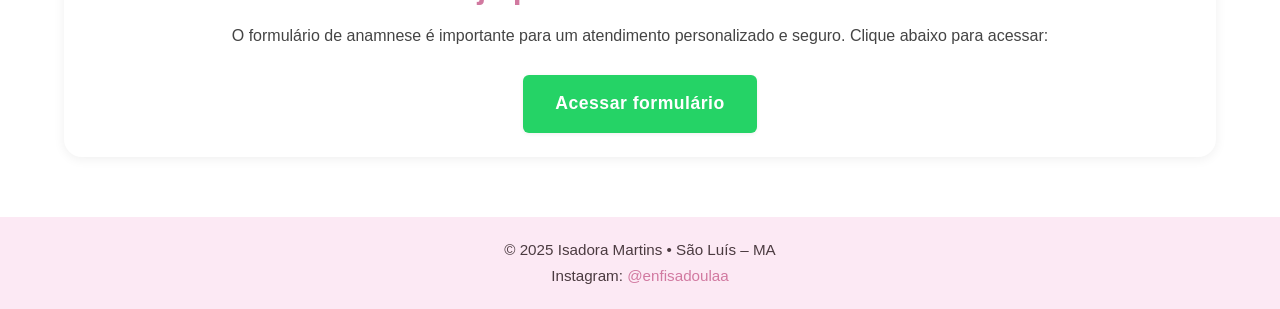
==== commit 1d287a0c: "fototerapia domiciliar" ====
--- a/index.html
+++ b/index.html
@@ -166,6 +166,18 @@
             </li>
           </ul>
         </div>
+
+        <div class="servico-card">
+          <i class="fas fa-lightbulb fa-2x"></i>
+          <h3>Fototerapia Domiciliar</h3>
+          <ul>
+            <li>Tratamento da icterícia neonatal no conforto do lar</li>
+            <li>Uso de equipamentos certificados e seguros</li>
+            <li>Acompanhamento e monitoramento profissional durante todo o processo</li>
+            <li>Orientação e suporte à família</li>
+            <li>Redução da necessidade de internação hospitalar</li>
+          </ul>
+        </div>
       </div>
     </section>
 
--- a/style.css
+++ b/style.css
@@ -348,7 +348,7 @@
 .servicos-container {
   background: #fff9fb;
   padding: 60px 20px;
-  max-width: 90vw;
+  max-width: 95vw;
   margin: 2rem auto 2rem auto;
   border-radius: 18px;
   box-shadow: 0 4px 24px rgba(209, 121, 160, 0.07);
